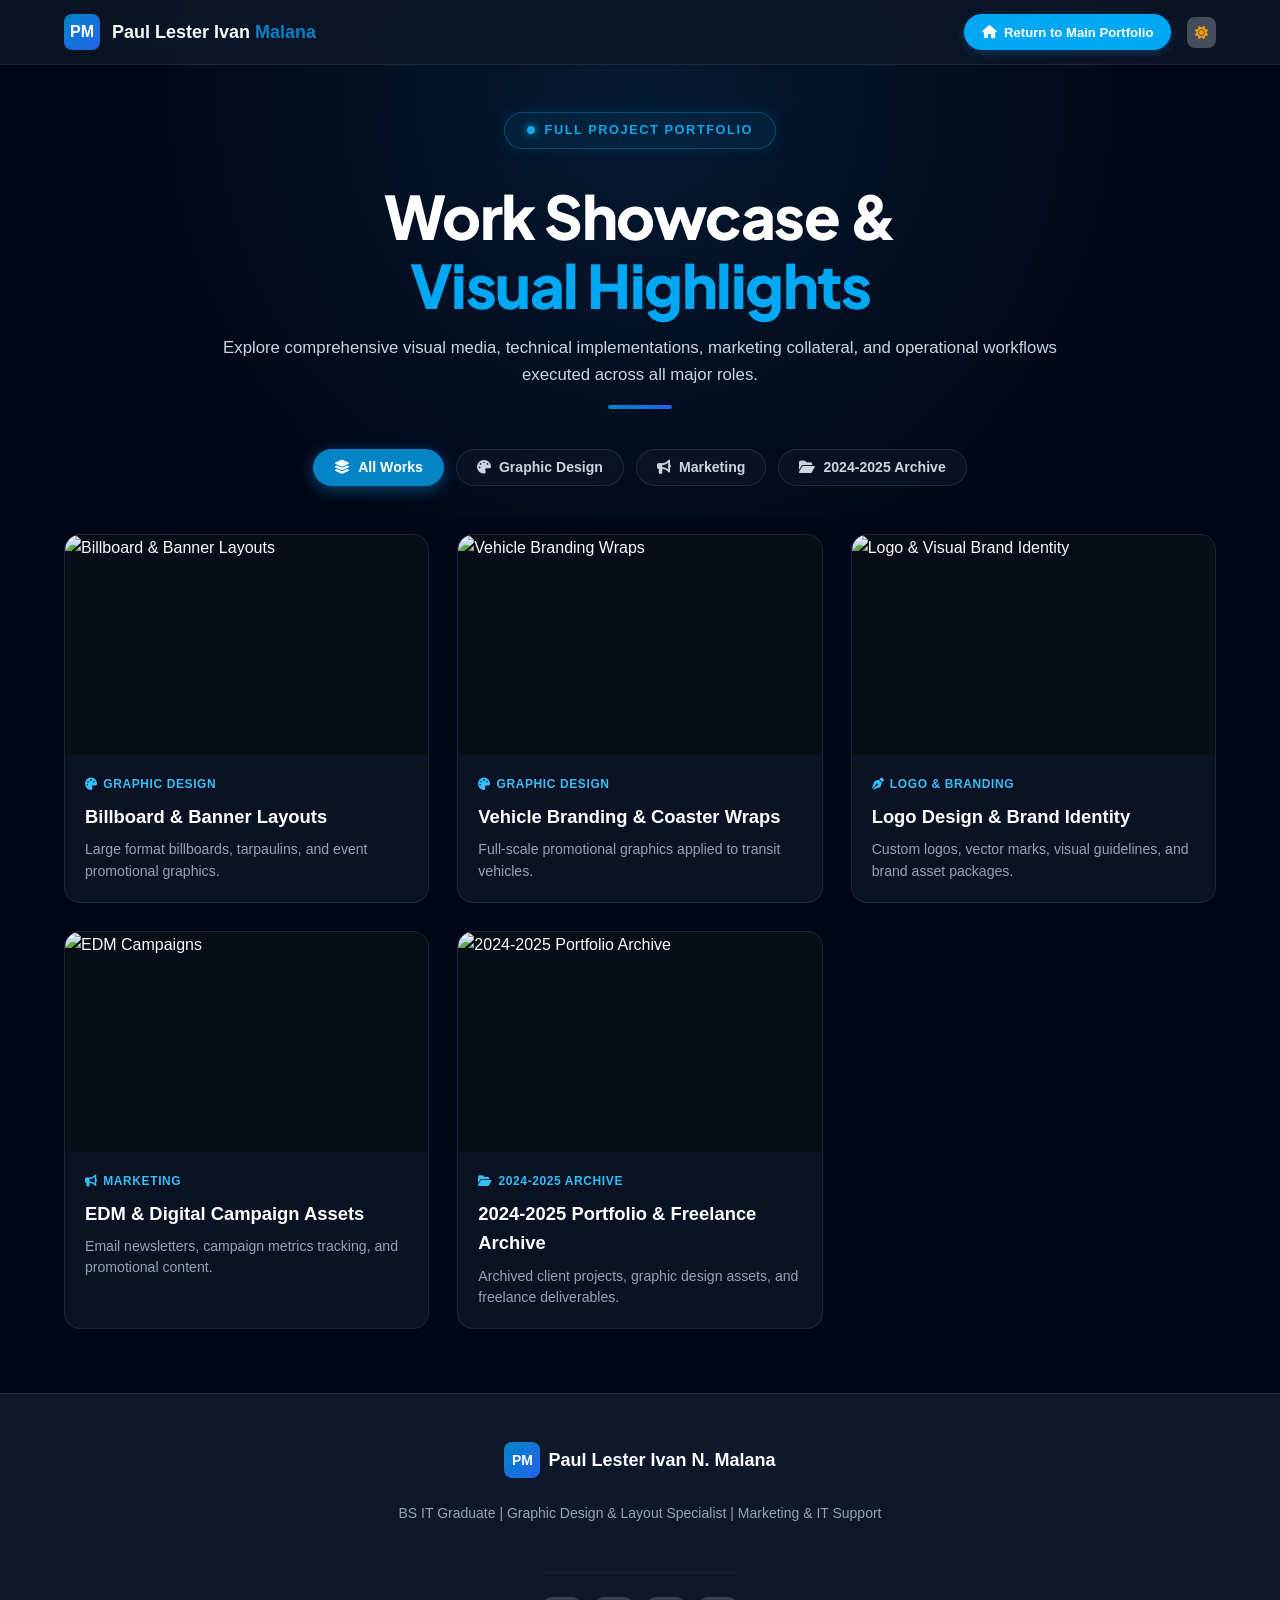
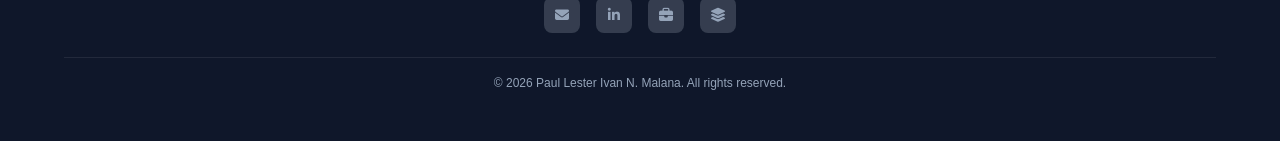
==== gallery.html @ d12003b9 "Renamed main files" ====
<!DOCTYPE html>
<html lang="en">
<head>
    <meta charset="UTF-8">
    <meta name="viewport" content="width=device-width, initial-scale=1.0">
    <title>Gallery Showcase | Paul Lester Ivan N. Malana</title>

    <!-- Google Fonts -->
    <link rel="preconnect" href="https://fonts.googleapis.com">
    <link rel="preconnect" href="https://fonts.gstatic.com" crossorigin>
    <link href="https://fonts.googleapis.com/css2?family=Plus+Jakarta+Sans:wght@300;400;500;600;700;800&family=Space+Grotesk:wght@400;500;600;700&display=swap" rel="stylesheet">

    <!-- FontAwesome Icons -->
    <link rel="stylesheet" href="https://cdnjs.cloudflare.com/ajax/libs/font-awesome/6.4.0/css/all.min.css">

    <!-- Tailwind CSS v4 Browser Compiler -->
    <script src="https://cdn.jsdelivr.net/npm/@tailwindcss/browser@4"></script>

    <!-- External CSS Files -->
    <link rel="stylesheet" href="styles.css">
    <link rel="stylesheet" href="gallery-styles.css">
</head>
<body class="dark">

    <!-- Gallery Header Navigation (Untouched) -->
    <header class="navbar" id="navbar">
        <div class="nav-container">
            <a href="index.html" class="brand-logo">
                <div class="logo-badge">PM</div>
                <span class="logo-text">
                    Paul Lester Ivan <span class="highlight-text">Malana</span>
                </span>
            </a>

            <div class="desktop-actions">
                <a href="index.html" class="btn-cyan-glow btn-sm">
                    <i class="fa-solid fa-house home-icon"></i> Return to Main Portfolio
                </a>
                <button id="themeToggle" class="icon-btn" aria-label="Toggle Theme">
                    <i class="fa-solid fa-moon icon-moon"></i>
                    <i class="fa-solid fa-sun icon-sun"></i>
                </button>
            </div>
        </div>
    </header>

    <!-- Gallery Hero Section -->
    <section class="gallery-hero">
        <div class="container">
            <div class="gallery-hero-header">
                <!-- Sub-Heading Pulsing Pill Badge -->
                <div class="sub-badge">
                    <span class="pulsing-dot"></span>
                    <span>FULL PROJECT PORTFOLIO</span>
                </div>

                <!-- Exact Styled Headline -->
                <h1 class="gallery-main-title">
                    Work Showcase & <span class="highlight-blue">Visual Highlights</span>
                </h1>
                <p class="hero-subtext">
                    Explore comprehensive visual media, technical implementations, marketing collateral, and operational workflows executed across all major roles.
                </p>
                <div class="heading-line"></div>
            </div>

            <!-- Category Filter Bar -->
            <div class="gallery-filters">
                <button class="gallery-filter-btn active" data-filter="all">
                    <i class="fa-solid fa-layer-group"></i> All Works
                </button>
                <button class="gallery-filter-btn" data-filter="graphic">
                    <i class="fa-solid fa-palette"></i> Graphic Design
                </button>
                <button class="gallery-filter-btn" data-filter="marketing">
                    <i class="fa-solid fa-bullhorn"></i> Marketing
                </button>
                <button class="gallery-filter-btn" data-filter="archive">
                    <i class="fa-solid fa-folder-open"></i> 2024-2025 Archive
                </button>
            </div>
        </div>
    </section>

    <!-- Gallery Grid Showcase -->
    <section class="section gallery-section">
        <div class="container">
            <div class="gallery-grid" id="galleryGrid">

<!-- Item 1: Graphic Design (Billboards) -->
            <div class="gallery-card" 
                 data-category="graphic" 
                 data-key="billboards"
                 data-title="Billboard & Large Format Banner Layouts" 
                 data-tag="Graphic Design & Branding"
                 data-desc="High-impact large format designs engineered for high-visibility billboards, tarpaulins, and event branding displays at King Thomas Learning Academy."
                 data-img="https://images.unsplash.com/photo-1626785774573-4b799315345d?auto=format&fit=crop&w=1200&q=80">
                <div class="gallery-card-thumb">
                    <img src="https://images.unsplash.com/photo-1626785774573-4b799315345d?auto=format&fit=crop&w=800&q=80" alt="Billboard & Banner Layouts">
                </div>
                <div class="gallery-card-content">
                    <span class="gallery-tag"><i class="fa-solid fa-palette"></i> Graphic Design</span>
                    <h3>Billboard & Banner Layouts</h3>
                    <p>Large format billboards, tarpaulins, and event promotional graphics.</p>
                </div>
            </div>

            <!-- Item 2: Graphic Design (Vehicle Branding) -->
            <div class="gallery-card" 
                 data-category="graphic"
                 data-key="vehicle"
                 data-title="Vehicle Branding & Coaster Wraps" 
                 data-tag="Vehicle Branding"
                 data-desc="Custom fleet graphics and coaster vehicle wraps designed for high brand recognition during student transit and corporate events."
                 data-img="https://images.unsplash.com/photo-1544620347-c4fd4a3d5957?auto=format&fit=crop&w=1200&q=80">
                <div class="gallery-card-thumb">
                    <img src="https://images.unsplash.com/photo-1544620347-c4fd4a3d5957?auto=format&fit=crop&w=800&q=80" alt="Vehicle Branding Wraps">
                </div>
                <div class="gallery-card-content">
                    <span class="gallery-tag"><i class="fa-solid fa-palette"></i> Graphic Design</span>
                    <h3>Vehicle Branding & Coaster Wraps</h3>
                    <p>Full-scale promotional graphics applied to transit vehicles.</p>
                </div>
            </div> 

            <!-- Item 3: Logo & Branding -->
            <div class="gallery-card" 
                 data-category="graphic"
                 data-key="logo"
                 data-title="Logo Design & Visual Brand Identity" 
                 data-tag="Logo & Branding"
                 data-desc="Complete brand identity packages including primary/secondary logos, color palettes, typography guidelines, and brand assets."
                 data-img="https://images.unsplash.com/photo-1600132806370-bf17e65e942f?auto=format&fit=crop&w=1200&q=80">
                <div class="gallery-card-thumb">
                    <img src="https://images.unsplash.com/photo-1600132806370-bf17e65e942f?auto=format&fit=crop&w=800&q=80" alt="Logo & Visual Brand Identity">
                </div>
                <div class="gallery-card-content">
                    <span class="gallery-tag"><i class="fa-solid fa-pen-nib"></i> Logo & Branding</span>
                    <h3>Logo Design & Brand Identity</h3>
                    <p>Custom logos, vector marks, visual guidelines, and brand asset packages.</p>
                </div>
            </div>

            <!-- Item 4: Marketing (EDM HTML Preview + Social Posters) -->
            <div class="gallery-card" 
                data-category="marketing"
                data-key="marketing"
                data-title="Multi-Channel EDM & Social Campaigns" 
                data-tag="Digital Marketing Strategy"
                data-desc="Targeted Electronic Direct Mail (EDM) templates, newsletter designs, and social media campaign assets driving reader engagement."
                data-img="https://images.unsplash.com/photo-1460925895917-afdab827c52f?auto=format&fit=crop&w=1200&q=80">
                <div class="gallery-card-thumb">
                    <img src="https://images.unsplash.com/photo-1460925895917-afdab827c52f?auto=format&fit=crop&w=800&q=80" alt="EDM Campaigns">
                </div>
                <div class="gallery-card-content">
                    <span class="gallery-tag"><i class="fa-solid fa-bullhorn"></i> Marketing</span>
                    <h3>EDM & Digital Campaign Assets</h3>
                    <p>Email newsletters, campaign metrics tracking, and promotional content.</p>
                </div>
            </div>

                <!-- Item 5: Archive (PDF View) -->
                <div class="gallery-card" 
                    data-category="archive"
                    data-key="archive"
                    data-title="Organization, Upwork & Fiverr Freelance Archive" 
                    data-tag="2024-2025 Archived Work"
                    data-desc="A complete repository of client deliverables completed between 2022 and 2025, covering social media kits, web banners, and UI assets."
                    data-img="https://images.unsplash.com/photo-1507238691740-187a5b1d37b8?auto=format&fit=crop&w=1200&q=80">
                    <div class="gallery-card-thumb">
                        <img src="https://images.unsplash.com/photo-1507238691740-187a5b1d37b8?auto=format&fit=crop&w=800&q=80" alt="2024-2025 Portfolio Archive">
                    </div>
                    <div class="gallery-card-content">
                        <span class="gallery-tag"><i class="fa-solid fa-folder-open"></i> 2024-2025 Archive</span>
                        <h3>2024-2025 Portfolio & Freelance Archive</h3>
                        <p>Archived client projects, graphic design assets, and freelance deliverables.</p>
                    </div>
                </div>

            </div>
        </div>
    </section>

    <!-- Column-Based Masonry Lightbox Modal -->
    <div class="lightbox-modal" id="lightboxModal" aria-hidden="true">
        <div class="lightbox-overlay" id="lightboxOverlay"></div>
        <div class="lightbox-content scroll-masonry-modal">
            <button class="lightbox-close" id="lightboxClose" aria-label="Close Preview">
                <i class="fa-solid fa-xmark"></i>
            </button>

            <div class="modal-header">
                <span class="sub-badge" id="lightboxTag">Category</span>
                <h2 id="lightboxTitle" class="gallery-main-title">Project Title</h2>
            </div>

            <!-- Natural Variable-Height Column Masonry Stage -->
            <div class="modal-masonry-stage">
                <section class="tgl-07 w-full flex items-start justify-center font-tgl07-sans px-2 py-4">
                    <div class="w-[min(920px,100%)] columns-4 gap-3.5 max-[820px]:columns-3 max-[560px]:columns-2" id="modalMasonryGrid">
                        <!-- Dynamic figures with original image ratios rendered via JS -->
                    </div>
                </section>
            </div>
        </div>
    </div>

    <!-- Footer (Untouched) -->
    <footer class="footer">
        <div class="container footer-content">
            <div class="footer-brand">
                <div class="logo-badge">PM</div>
                <span class="logo-text">Paul Lester Ivan N. Malana</span>
            </div>
            <p>BS IT Graduate | Graphic Design & Layout Specialist | Marketing & IT Support</p>
            <div class="social-links">
                <a href="mailto:paullesterivanmalana@gmail.com" aria-label="Email Me"><i class="fa-solid fa-envelope"></i></a>
                <a href="https://linkedin.com/in/paul-lester-ivan-malana-a053092b8" target="_blank" rel="noopener noreferrer" aria-label="LinkedIn Profile"><i class="fa-brands fa-linkedin-in"></i></a>
                <a href="https://profile.indeed.com" target="_blank" rel="noopener noreferrer" aria-label="Indeed Profile"><i class="fa-solid fa-briefcase"></i></a>
                <a href="#skills" aria-label="Capabilities & Skills"><i class="fa-solid fa-layer-group"></i></a>
            </div>
            <p class="copyright">&copy; <span id="year"></span> Paul Lester Ivan N. Malana. All rights reserved.</p>
        </div>
    </footer>

    <!-- Dedicated Gallery JavaScript -->
    <script src="gallery-script.js"></script>
</body>
</html>
---- styles.css ----
/* CSS Variables & Custom System */
:root {
    --bg-main: #f8fafc;
    --bg-alt: #f1f5f9;
    --bg-card: rgba(255, 255, 255, 0.75);
    --border-color: rgba(226, 232, 240, 0.8);
    --text-primary: #0f172a;
    --text-secondary: #475569;
    --text-muted: #64748b;
    --accent-sky: #0284c7;
    --accent-blue: #2563eb;
    --shadow-sm: 0 1px 2px 0 rgba(0, 0, 0, 0.05);
    --shadow-md: 0 4px 6px -1px rgba(0, 0, 0, 0.1);
    --shadow-lg: 0 10px 15px -3px rgba(0, 0, 0, 0.1);
    --transition: all 0.3s cubic-bezier(0.4, 0, 0.2, 1);
}

body.dark {
    --bg-main: #020617;
    --bg-alt: #0f172a;
    --bg-card: rgba(15, 23, 42, 0.75);
    --border-color: rgba(255, 255, 255, 0.08);
    --text-primary: #f8fafc;
    --text-secondary: #cbd5e1;
    --text-muted: #94a3b8;
}

/* Base Styles */
* {
    margin: 0;
    padding: 0;
    box-sizing: border-box;
}

html {
    scroll-behavior: smooth;
}

body {
    font-family: 'Inter', sans-serif;
    background-color: var(--bg-main);
    color: var(--text-primary);
    line-height: 1.6;
    transition: var(--transition);
}

a {
    text-decoration: none;
    color: inherit;
}

ul {
    list-style: none;
}

.container {
    max-width: 1200px;
    margin: 0 auto;
    padding: 0 1.5rem;
}

.section {
    padding: 5rem 0;
}

.alt-bg {
    background-color: var(--bg-alt);
    border-top: 1px solid var(--border-color);
    border-bottom: 1px solid var(--border-color);
}

.hidden {
    display: none !important;
}

/* Glassmorphism */
.glass-card {
    background: var(--bg-card);
    backdrop-filter: blur(12px);
    -webkit-backdrop-filter: blur(12px);
    border: 1px solid var(--border-color);
    border-radius: 1rem;
    box-shadow: var(--shadow-md);
}

/* Gradients & Text */
.gradient-text {
    background: linear-gradient(135deg, #0284c7 0%, #2563eb 50%, #4f46e5 100%);
    -webkit-background-clip: text;
    background-clip: text;
    -webkit-text-fill-color: transparent;
}

.highlight-text {
    color: var(--accent-sky);
    font-weight: 600;
}

/* Navbar */
.navbar {
    position: fixed;
    top: 0;
    left: 0;
    width: 100%;
    z-index: 100;
    background: var(--bg-card);
    backdrop-filter: blur(12px);
    border-bottom: 1px solid var(--border-color);
}

.nav-container {
    max-width: 1200px;
    margin: 0 auto;
    height: 4rem;
    padding: 0 1.5rem;
    display: flex;
    align-items: center;
    justify-content: space-between;
}

.brand-logo {
    display: flex;
    align-items: center;
    gap: 0.75rem;
}

.logo-badge {
    width: 2.25rem;
    height: 2.25rem;
    border-radius: 0.5rem;
    background: linear-gradient(135deg, #0284c7 0%, #2563eb 100%);
    color: white;
    font-weight: 800;
    display: flex;
    align-items: center;
    justify-content: center;
}

.logo-text {
    font-weight: 700;
    font-size: 1.125rem;
}

.desktop-nav {
    display: flex;
    gap: 2rem;
    font-size: 0.875rem;
    font-weight: 500;
}

.desktop-nav a:hover {
    color: var(--accent-sky);
}

.desktop-actions, .mobile-controls {
    display: flex;
    align-items: center;
    gap: 1rem;
}

.mobile-controls {
    display: none;
}

.icon-btn {
    padding: 0.5rem;
    border-radius: 0.5rem;
    background: rgba(203, 213, 225, 0.3);
    border: none;
    color: var(--text-primary);
    cursor: pointer;
}

body.dark .icon-moon { display: none; }
body:not(.dark) .icon-sun { display: none; }
body.dark .icon-sun { color: #f59e0b; }

.mobile-menu {
    border-bottom: 1px solid var(--border-color);
    background: var(--bg-card);
    padding: 1rem 1.5rem 1.5rem;
    display: flex;
    flex-direction: column;
    gap: 1rem;
}

/* Buttons */
.btn {
    display: inline-flex;
    align-items: center;
    justify-content: center;
    gap: 0.5rem;
    padding: 0.75rem 1.75rem;
    border-radius: 0.75rem;
    font-weight: 600;
    font-size: 0.875rem;
    cursor: pointer;
    transition: var(--transition);
    border: none;
}

.btn-primary {
    background: linear-gradient(135deg, #0284c7 0%, #2563eb 100%);
    color: white;
    box-shadow: 0 4px 14px 0 rgba(2, 132, 199, 0.3);
}

.btn-primary:hover {
    opacity: 0.9;
    transform: translateY(-1px);
}

.btn-secondary {
    background: var(--bg-card);
    border: 1px solid var(--border-color);
    color: var(--text-primary);
}

.btn-secondary:hover {
    border-color: var(--accent-sky);
    transform: translateY(-1px);
}

.btn-sm {
    padding: 0.5rem 1rem;
    border-radius: 0.5rem;
}

.btn-full {
    width: 100%;
}

/* Hero Section */
.hero-section {
    position: relative;
    padding: 8rem 0 5rem;
    overflow: hidden;
}

.glow-effect {
    position: absolute;
    border-radius: 50%;
    filter: blur(80px);
    pointer-events: none;
    z-index: -1;
}

.glow-1 {
    top: 20%;
    left: 50%;
    transform: translateX(-50%);
    width: 24rem;
    height: 24rem;
    background: rgba(2, 132, 199, 0.15);
}

.glow-2 {
    top: 30%;
    right: 5%;
    width: 18rem;
    height: 18rem;
    background: rgba(37, 99, 235, 0.15);
}

.hero-grid {
    display: grid;
    grid-template-columns: 1.2fr 0.8fr;
    gap: 3rem;
    align-items: center;
}

.status-badge {
    display: inline-flex;
    align-items: center;
    gap: 0.5rem;
    padding: 0.35rem 0.85rem;
    border-radius: 2rem;
    background: rgba(2, 132, 199, 0.1);
    color: var(--accent-sky);
    border: 1px solid rgba(2, 132, 199, 0.2);
    font-size: 0.85rem;
    font-weight: 600;
    margin-bottom: 1.5rem;
}

.dot-pulse {
    width: 0.5rem;
    height: 0.5rem;
    background: #10b981;
    border-radius: 50%;
}

.hero-title {
    font-size: 3rem;
    font-weight: 800;
    line-height: 1.15;
    margin-bottom: 1rem;
}

.hero-subtitle {
    font-size: 1.25rem;
    font-weight: 600;
    color: var(--text-secondary);
    margin-bottom: 1rem;
}

.hero-description {
    color: var(--text-muted);
    font-size: 1.05rem;
    margin-bottom: 2rem;
    max-width: 36rem;
}

.hero-actions {
    display: flex;
    gap: 1rem;
    margin-bottom: 2.5rem;
}

.quick-stats {
    display: grid;
    grid-template-columns: repeat(3, 1fr);
    gap: 1rem;
    padding-top: 2rem;
    border-top: 1px solid var(--border-color);
}

.stat-number {
    font-size: 1.75rem;
    font-weight: 800;
}

.stat-label {
    font-size: 0.8rem;
    color: var(--text-muted);
}

/* Profile Card */
.profile-card {
    padding: 2rem;
    text-align: center;
}

.avatar-box {
    width: 7rem;
    height: 7rem;
    margin: 0 auto 1.5rem;
    border-radius: 1rem;
    background: linear-gradient(135deg, #0284c7 0%, #2563eb 100%);
    color: white;
    font-size: 2.5rem;
    font-weight: 900;
    display: flex;
    align-items: center;
    justify-content: center;
}

.role-tag {
    font-size: 0.75rem;
    font-weight: 700;
    text-transform: uppercase;
    color: var(--accent-sky);
    margin: 0.25rem 0 0.75rem;
}

.quote {
    font-size: 0.875rem;
    color: var(--text-muted);
}

.social-links {
    display: flex;
    justify-content: center;
    gap: 1rem;
    margin-top: 1.5rem;
    padding-top: 1.5rem;
    border-top: 1px solid var(--border-color);
}

.social-links a {
    width: 2.25rem;
    height: 2.25rem;
    border-radius: 0.5rem;
    background: rgba(203, 213, 225, 0.2);
    display: flex;
    align-items: center;
    justify-content: center;
    transition: var(--transition);
}

.social-links a:hover {
    color: var(--accent-sky);
}

/* Section Titles */
.section-header {
    text-align: center;
    max-width: 45rem;
    margin: 0 auto 3.5rem;
}

.sub-heading {
    font-size: 0.75rem;
    font-weight: 700;
    text-transform: uppercase;
    letter-spacing: 0.1em;
    color: var(--accent-sky);
    margin-bottom: 0.5rem;
}

.main-heading {
    font-size: 2.25rem;
    font-weight: 800;
}

.heading-line {
    width: 4rem;
    height: 0.25rem;
    background: linear-gradient(135deg, #0284c7 0%, #2563eb 100%);
    margin: 1rem auto 0;
    border-radius: 1rem;
}

/* About Section */
.about-grid {
    display: grid;
    grid-template-columns: 1fr 1fr;
    gap: 2.5rem;
    align-items: center;
}

.about-bio {
    display: flex;
    flex-direction: column;
    gap: 1rem;
    color: var(--text-secondary);
}

.cards-grid {
    display: grid;
    grid-template-columns: repeat(2, 1fr);
    gap: 1rem;
}

.feature-card {
    padding: 1.25rem;
}

.card-icon {
    width: 2.5rem;
    height: 2.5rem;
    border-radius: 0.5rem;
    background: rgba(2, 132, 199, 0.1);
    color: var(--accent-sky);
    display: flex;
    align-items: center;
    justify-content: center;
    font-size: 1.25rem;
    margin-bottom: 0.75rem;
}

.feature-card h4 {
    margin-bottom: 0.25rem;
}

.feature-card p {
    font-size: 0.75rem;
    color: var(--text-muted);
}

/* Skills Grid */
.skills-grid {
    display: grid;
    grid-template-columns: repeat(3, 1fr);
    gap: 2rem;
}

.skill-card {
    padding: 2rem;
}

.skill-icon {
    width: 3rem;
    height: 3rem;
    border-radius: 0.75rem;
    background: linear-gradient(135deg, #0284c7 0%, #2563eb 100%);
    color: white;
    display: flex;
    align-items: center;
    justify-content: center;
    font-size: 1.25rem;
    margin-bottom: 1.5rem;
}

.skill-card h3 {
    margin-bottom: 0.75rem;
}

.skill-card p {
    font-size: 0.875rem;
    color: var(--text-muted);
    margin-bottom: 1.5rem;
}

.tag-group {
    display: flex;
    flex-wrap: wrap;
    gap: 0.5rem;
}

.tag {
    font-size: 0.75rem;
    font-weight: 600;
    padding: 0.35rem 0.75rem;
    border-radius: 0.5rem;
    background: rgba(2, 132, 199, 0.1);
    color: var(--accent-sky);
    border: 1px solid rgba(2, 132, 199, 0.2);
}

.tag-sm {
    font-size: 0.7rem;
    padding: 0.25rem 0.5rem;
    border-radius: 0.35rem;
    background: rgba(203, 213, 225, 0.2);
    color: var(--text-secondary);
}

/* Timeline Experience */
.timeline {
    max-width: 52rem;
    margin: 0 auto;
    border-left: 2px solid rgba(2, 132, 199, 0.3);
    padding-left: 2rem;
    display: flex;
    flex-direction: column;
    gap: 3rem;
}

.timeline-item {
    position: relative;
}

.timeline-dot {
    position: absolute;
    left: -2.6rem;
    top: 0.25rem;
    width: 1.25rem;
    height: 1.25rem;
    border-radius: 50%;
    background: var(--accent-sky);
    border: 4px solid var(--bg-main);
}

.timeline-card {
    padding: 2rem;
}

.timeline-header {
    display: flex;
    justify-content: space-between;
    align-items: flex-start;
    margin-bottom: 1rem;
}

.company-name {
    font-size: 0.875rem;
    font-weight: 600;
    color: var(--accent-sky);
}

.time-badge {
    font-size: 0.75rem;
    padding: 0.25rem 0.75rem;
    border-radius: 1rem;
    background: rgba(203, 213, 225, 0.3);
}

.bullet-list {
    display: flex;
    flex-direction: column;
    gap: 0.75rem;
    font-size: 0.875rem;
    color: var(--text-secondary);
}

.bullet-list li {
    display: flex;
    align-items: flex-start;
    gap: 0.5rem;
}

.bullet-list i {
    color: var(--accent-sky);
    margin-top: 0.2rem;
}

/* Projects Section */
.filter-controls {
    display: flex;
    justify-content: center;
    flex-wrap: wrap;
    gap: 0.5rem;
    margin-bottom: 3rem;
}

.filter-btn {
    padding: 0.5rem 1rem;
    border-radius: 0.75rem;
    font-size: 0.875rem;
    font-weight: 500;
    background: rgba(203, 213, 225, 0.3);
    border: none;
    color: var(--text-primary);
    cursor: pointer;
    transition: var(--transition);
}

.filter-btn.active {
    background: var(--accent-sky);
    color: white;
}

.projects-grid {
    display: grid;
    grid-template-columns: repeat(3, 1fr);
    gap: 2rem;
}

.project-card {
    overflow: hidden;
    display: flex;
    flex-direction: column;
}

.project-banner {
    height: 12rem;
    padding: 1.5rem;
    color: white;
    position: relative;
    display: flex;
    flex-direction: column;
    justify-content: space-between;
}

.gradient-marketing { background: linear-gradient(135deg, #0284c7 0%, #10b981 100%); }
.gradient-systems { background: linear-gradient(135deg, #4f46e5 0%, #0284c7 100%); }
.gradient-ops { background: linear-gradient(135deg, #0284c7 0%, #2563eb 100%); }

.banner-icon {
    position: absolute;
    bottom: -1rem;
    right: -1rem;
    font-size: 6rem;
    opacity: 0.2;
}

.category-tag {
    font-size: 0.75rem;
    font-weight: 600;
    padding: 0.25rem 0.5rem;
    border-radius: 0.35rem;
    background: rgba(255, 255, 255, 0.2);
    width: fit-content;
}

.project-body {
    padding: 1.5rem;
    display: flex;
    flex-direction: column;
    justify-content: space-between;
    flex-grow: 1;
    gap: 1rem;
    font-size: 0.875rem;
    color: var(--text-secondary);
}

/* Contact Grid */
.contact-grid {
    display: grid;
    grid-template-columns: 5fr 7fr;
    gap: 3rem;
}

.contact-info {
    display: flex;
    flex-direction: column;
    gap: 1.5rem;
}

.contact-card {
    padding: 2rem;
}

.contact-card h3 {
    margin-bottom: 1.5rem;
}

.info-list {
    display: flex;
    flex-direction: column;
    gap: 1.5rem;
}

.info-item {
    display: flex;
    gap: 1rem;
}

.info-icon {
    width: 3rem;
    height: 3rem;
    border-radius: 0.75rem;
    background: rgba(2, 132, 199, 0.1);
    color: var(--accent-sky);
    display: flex;
    align-items: center;
    justify-content: center;
    font-size: 1.25rem;
}

.info-item .label {
    font-size: 0.75rem;
    font-weight: 700;
    text-transform: uppercase;
    color: var(--text-muted);
}

.info-item .val {
    font-weight: 600;
}

.info-item .link:hover {
    color: var(--accent-sky);
}

.status-card {
    padding: 1.5rem;
    border-color: rgba(2, 132, 199, 0.3);
}

.status-indicator {
    display: flex;
    align-items: center;
    gap: 0.5rem;
    font-weight: 600;
    font-size: 0.875rem;
    margin-bottom: 0.5rem;
}

.ping-dot {
    width: 0.75rem;
    height: 0.75rem;
    background: var(--accent-sky);
    border-radius: 50%;
}

.status-card p {
    font-size: 0.8rem;
    color: var(--text-muted);
}

/* Form Styling */
.form-row {
    display: grid;
    grid-template-columns: 1fr 1fr;
    gap: 1rem;
}

.form-group {
    margin-bottom: 1.25rem;
}

.form-group label {
    display: block;
    font-size: 0.75rem;
    font-weight: 700;
    text-transform: uppercase;
    color: var(--text-muted);
    margin-bottom: 0.35rem;
}

.form-group input,
.form-group textarea {
    width: 100%;
    padding: 0.75rem 1rem;
    border-radius: 0.75rem;
    border: 1px solid var(--border-color);
    background: var(--bg-main);
    color: var(--text-primary);
    font-family: inherit;
    font-size: 0.875rem;
    outline: none;
    transition: var(--transition);
}

.form-group input:focus,
.form-group textarea:focus {
    border-color: var(--accent-sky);
}

.form-feedback {
    margin-top: 1rem;
    padding: 1rem;
    border-radius: 0.75rem;
    font-size: 0.875rem;
    background: rgba(16, 185, 129, 0.1);
    color: #10b981;
    border: 1px solid rgba(16, 185, 129, 0.2);
}

/* Footer */
.footer {
    padding: 3rem 0;
    border-top: 1px solid var(--border-color);
    text-align: center;
    background: var(--bg-alt);
}

.footer-content {
    display: flex;
    flex-direction: column;
    align-items: center;
    gap: 1.5rem;
    font-size: 0.875rem;
    color: var(--text-muted);
}

.footer-brand {
    display: flex;
    align-items: center;
    gap: 0.5rem;
    color: var(--text-primary);
}

.copyright {
    font-size: 0.75rem;
    padding-top: 1rem;
    border-top: 1px solid var(--border-color);
    width: 100%;
}

/* Animations */
.animate-spin {
    animation: spin 1s linear infinite;
}

@keyframes spin {
    from { transform: rotate(0deg); }
    to { transform: rotate(360deg); }
}

/* Responsive Queries */
@media (max-width: 992px) {
    .desktop-nav, .desktop-actions { display: none; }
    .mobile-controls { display: flex; }
    .hero-grid, .about-grid, .contact-grid { grid-template-columns: 1fr; }
    .skills-grid, .projects-grid { grid-template-columns: 1fr 1fr; }
}

@media (max-width: 640px) {
    .skills-grid, .projects-grid, .cards-grid, .form-row { grid-template-columns: 1fr; }
    .hero-title { font-size: 2.25rem; }
    .timeline { padding-left: 1.5rem; }
    .timeline-dot { left: -2.1rem; }
}

/* Skills Carousel Styles */
.carousel-wrapper {
    position: relative;
    display: flex;
    align-items: center;
    width: 100%;
}

.carousel-track {
    display: flex;
    gap: 1.5rem;
    overflow-x: auto;
    scroll-behavior: smooth;
    padding: 1rem 0.5rem;
    width: 100%;
    scrollbar-width: none; /* Hide scrollbar for Firefox */
}

.carousel-track::-webkit-scrollbar {
    display: none; /* Hide scrollbar for Chrome / Safari */
}

.carousel-slide {
    flex: 0 0 calc(33.333% - 1rem); /* 3 cards visible on desktop */
    min-width: 300px;
}

/* Carousel Control Buttons */
.carousel-btn {
    position: absolute;
    top: 50%;
    transform: translateY(-50%);
    width: 2.75rem;
    height: 2.75rem;
    border-radius: 50%;
    background: var(--bg-card);
    border: 1px solid var(--border-color);
    color: var(--text-primary);
    display: flex;
    align-items: center;
    justify-content: center;
    cursor: pointer;
    box-shadow: var(--shadow-md);
    transition: var(--transition);
    z-index: 10;
}

/* 3D Cylinder Carousel System */
.cylinder-carousel-container {
    position: relative;
    width: 100%;
    max-width: 1100px;
    margin: 0 auto;
    display: flex;
    align-items: center;
    justify-content: center;
}

.cylinder-stage {
    width: 100%;
    height: 480px;
    perspective: 1000px;
    position: relative;
    overflow: hidden;
}

.cylinder-track {
    width: 100%;
    height: 100%;
    position: relative;
    transform-style: preserve-3d;
}

.cylinder-card {
    position: absolute;
    width: 380px;
    top: 20px;
    left: calc(50% - 190px);
    transition: transform 0.5s cubic-bezier(0.25, 1, 0.5, 1), opacity 0.5s ease, z-index 0.5s;
    user-select: none;
    box-shadow: 0 15px 35px rgba(0, 0, 0, 0.15);
}

/* 3D Cylinder State Positions */
.cylinder-card.active {
    transform: translateX(0) scale(1.05) translateZ(0);
    opacity: 1;
    z-index: 10;
    pointer-events: auto;
}

.cylinder-card.next {
    transform: translateX(260px) scale(0.82) translateZ(-120px) rotateY(-15deg);
    opacity: 0.65;
    z-index: 5;
    cursor: pointer;
}

.cylinder-card.prev {
    transform: translateX(-260px) scale(0.82) translateZ(-120px) rotateY(15deg);
    opacity: 0.65;
    z-index: 5;
    cursor: pointer;
}

.cylinder-card.hidden-right {
    transform: translateX(450px) scale(0.6) translateZ(-250px) rotateY(-30deg);
    opacity: 0;
    z-index: 1;
    pointer-events: none;
}

.cylinder-card.hidden-left {
    transform: translateX(-450px) scale(0.6) translateZ(-250px) rotateY(30deg);
    opacity: 0;
    z-index: 1;
    pointer-events: none;
}

/* Navigation Buttons OVER Stage */
.cylinder-carousel-container .prev-btn {
    left: 0.5rem;
    z-index: 20;
}

.cylinder-carousel-container .next-btn {
    right: 0.5rem;
    z-index: 20;
}

/* Responsive adjustments */
@media (max-width: 768px) {
    .cylinder-card {
        width: 300px;
        left: calc(50% - 150px);
    }
    .cylinder-card.next {
        transform: translateX(140px) scale(0.8) translateZ(-100px);
        opacity: 0.4;
    }
    .cylinder-card.prev {
        transform: translateX(-140px) scale(0.8) translateZ(-100px);
        opacity: 0.4;
    }
    .cylinder-stage {
        height: 520px;
    }

    /* --- High-Visibility Experience Timeline Styles --- */

/* Base Timeline Item Setup */
.timeline-item {
    opacity: 0;
    transform: translateY(40px) scale(0.96);
    transition: all 0.6s cubic-bezier(0.16, 1, 0.3, 1);
    will-change: opacity, transform;
}

/* Highly Noticeable Reveal State */
.timeline-item.visible {
    opacity: 1;
    transform: translateY(0) scale(1);
}

/* Glowing Pulse Nodes */
.timeline-dot {
    width: 16px;
    height: 16px;
    background: #0ea5e9;
    border: 3px solid var(--bg-card, #ffffff);
    border-radius: 50%;
    transition: all 0.4s ease;
}

.timeline-item.visible .timeline-dot {
    box-shadow: 0 0 0 6px rgba(14, 165, 233, 0.25), 0 0 15px #0ea5e9;
    animation: neonPulse 2s infinite alternate;
}

@keyframes neonPulse {
    0% {
        box-shadow: 0 0 0 4px rgba(14, 165, 233, 0.3), 0 0 8px #0ea5e9;
    }
    100% {
        box-shadow: 0 0 0 10px rgba(14, 165, 233, 0), 0 0 20px #0ea5e9;
    }
}

/* Bold Card Accent Bar & Highlighting */
.timeline-card {
    border-left: 4px solid #0ea5e9 !important;
    position: relative;
    overflow: hidden;
    transition: transform 0.35s ease, box-shadow 0.35s ease, border-color 0.35s ease;
}

.timeline-card:hover {
    transform: translateX(8px) translateY(-4px);
    box-shadow: 0 12px 30px rgba(14, 165, 233, 0.2);
    border-left-color: #38bdf8 !important;
}

/* Vibrant Checkmark List Items */
.bullet-list li i {
    color: #0ea5e9;
    margin-right: 8px;
    transition: transform 0.3s ease;
}

.timeline-card:hover .bullet-list li i {
    transform: scale(1.2);
}

/* Distinct Time Badge */
.time-badge {
    background: rgba(14, 165, 233, 0.12);
    color: #0284c7;
    border: 1px solid rgba(14, 165, 233, 0.3);
    padding: 4px 12px;
    border-radius: 20px;
    font-weight: 600;
    font-size: 0.85rem;
}

body.dark .time-badge {
    background: rgba(14, 165, 233, 0.2);
    color: #38bdf8;
    border-color: rgba(56, 189, 248, 0.4);
}

a.project-link {
    text-decoration: none;
    color: inherit;
    display: block;
}

}
---- gallery-styles.css ----
/* ==========================================================================
   GALLERY PAGE SPECIFIC STYLES
   ========================================================================== */

.gallery-hero {
    padding: 7rem 0 2rem;
    background: radial-gradient(circle at 50% 20%, rgba(14, 165, 233, 0.12), transparent 70%);
}

.gallery-hero-header {
    text-align: center;
    max-width: 850px;
    margin: 0 auto 2.5rem;
}

/* Sub-Heading Pulsing Pill Badge */
.sub-badge {
    display: inline-flex;
    align-items: center;
    gap: 0.6rem;
    padding: 0.45rem 1.35rem;
    border-radius: 50px;
    background: rgba(14, 165, 233, 0.08);
    border: 1px solid rgba(14, 165, 233, 0.35);
    color: #0ea5e9;
    font-size: 0.8rem;
    font-weight: 800;
    letter-spacing: 0.12em;
    text-transform: uppercase;
    margin-bottom: 1.25rem;
    box-shadow: 0 0 15px rgba(14, 165, 233, 0.15);
}

.pulsing-dot {
    width: 8px;
    height: 8px;
    background-color: #0ea5e9;
    border-radius: 50%;
    box-shadow: 0 0 10px #0ea5e9;
    animation: dotPulse 1.8s infinite ease-in-out;
}

@keyframes dotPulse {
    0% {
        transform: scale(0.9);
        box-shadow: 0 0 0 0 rgba(14, 165, 233, 0.7);
    }
    70% {
        transform: scale(1.15);
        box-shadow: 0 0 0 8px rgba(14, 165, 233, 0);
    }
    100% {
        transform: scale(0.9);
        box-shadow: 0 0 0 0 rgba(14, 165, 233, 0);
    }
}

.highlight-cyan {
    color: #0ea5e9;
}

.hero-subtext {
    color: var(--text-secondary, #94a3b8);
    font-size: 1.05rem;
    line-height: 1.6;
    margin-top: 0.75rem;
}

/* Category Filter Bar */
.gallery-filters {
    display: flex;
    flex-wrap: wrap;
    justify-content: center;
    gap: 0.75rem;
    margin-top: 1.5rem;
}

.gallery-filter-btn {
    background: rgba(15, 23, 42, 0.6);
    border: 1px solid rgba(255, 255, 255, 0.1);
    color: var(--text-secondary, #94a3b8);
    padding: 0.6rem 1.25rem;
    border-radius: 50px;
    font-size: 0.88rem;
    font-weight: 600;
    cursor: pointer;
    display: inline-flex;
    align-items: center;
    gap: 0.5rem;
    transition: all 0.3s ease;
}

body:not(.dark) .gallery-filter-btn {
    background: rgba(255, 255, 255, 0.8);
    border-color: #e2e8f0;
    color: #475569;
}

.gallery-filter-btn:hover {
    color: #ffffff;
    border-color: var(--accent-sky, #0ea5e9);
    transform: translateY(-2px);
}

.gallery-filter-btn.active {
    background: var(--accent-sky, #0ea5e9) !important;
    color: #ffffff !important;
    border-color: var(--accent-sky, #0ea5e9) !important;
    box-shadow: 0 4px 15px rgba(14, 165, 233, 0.4);
}

/* Gallery Grid Layout */
.gallery-section {
    padding-top: 1rem;
    padding-bottom: 4rem;
}

.gallery-grid {
    display: grid;
    grid-template-columns: repeat(auto-fill, minmax(320px, 1fr));
    gap: 1.75rem;
}

.gallery-card {
    background: rgba(15, 23, 42, 0.75);
    border: 1px solid rgba(255, 255, 255, 0.08);
    border-radius: 16px;
    overflow: hidden;
    cursor: pointer;
    transition: transform 0.4s cubic-bezier(0.16, 1, 0.3, 1), box-shadow 0.4s ease, border-color 0.4s ease;
    display: flex;
    flex-direction: column;
}

body:not(.dark) .gallery-card {
    background: #ffffff;
    border-color: #e2e8f0;
    box-shadow: 0 10px 25px rgba(0, 0, 0, 0.05);
}

.gallery-card:hover {
    transform: translateY(-8px);
    border-color: rgba(14, 165, 233, 0.5);
    box-shadow: 0 20px 35px rgba(14, 165, 233, 0.2);
}

.gallery-card-thumb {
    position: relative;
    width: 100%;
    height: 220px;
    overflow: hidden;
    background: #090d16;
}

.gallery-card-thumb img {
    width: 100%;
    height: 100%;
    object-fit: cover;
    transition: transform 0.5s ease;
}

.gallery-card:hover .gallery-card-thumb img {
    transform: scale(1.08);
}

.gallery-card-overlay {
    position: absolute;
    inset: 0;
    background: rgba(14, 165, 233, 0.3);
    opacity: 0;
    display: flex;
    align-items: center;
    justify-content: center;
    transition: opacity 0.3s ease;
    backdrop-filter: blur(2px);
}

.gallery-card:hover .gallery-card-overlay {
    opacity: 1;
}

.overlay-icon {
    width: 3rem;
    height: 3rem;
    background: #0ea5e9;
    color: #ffffff;
    border-radius: 50%;
    display: flex;
    align-items: center;
    justify-content: center;
    font-size: 1.1rem;
    box-shadow: 0 5px 15px rgba(0, 0, 0, 0.3);
    transform: scale(0.8);
    transition: transform 0.3s ease;
}

.gallery-card:hover .overlay-icon {
    transform: scale(1);
}

.gallery-card-content {
    padding: 1.25rem;
    display: flex;
    flex-direction: column;
    flex-grow: 1;
}

.gallery-tag {
    font-size: 0.75rem;
    font-weight: 700;
    color: #38bdf8;
    text-transform: uppercase;
    letter-spacing: 0.05em;
    margin-bottom: 0.5rem;
    display: inline-flex;
    align-items: center;
    gap: 0.35rem;
}

.gallery-card-content h3 {
    font-size: 1.15rem;
    font-weight: 700;
    color: #ffffff;
    margin-bottom: 0.5rem;
}

body:not(.dark) .gallery-card-content h3 {
    color: #0f172a;
}

.gallery-card-content p {
    font-size: 0.88rem;
    color: #94a3b8;
    line-height: 1.5;
    margin: 0;
}

/* Vibrant Cyan Return Button */
.return-portfolio-wrapper {
    display: flex;
    justify-content: center;
    align-items: center;
    padding: 3.5rem 0 1rem;
}

/* --- Refined & Subdued Navbar Return Button --- */
.btn-cyan-glow.btn-sm {
    background: #00a8f3;
    color: #ffffff !important;
    font-size: 0.82rem; /* Slightly smaller, crisp typography */
    font-weight: 700;
    padding: 0.45rem 1.1rem; /* Compact padding matching reference bar */
    border-radius: 50px;
    text-decoration: none;
    display: inline-flex;
    align-items: center;
    gap: 0.45rem;
    box-shadow: 0 3px 10px rgba(0, 168, 243, 0.25); /* Soft, subtle shadow instead of intense glow */
    transition: background-color 0.25s ease, 
                box-shadow 0.25s ease, 
                transform 0.25s ease;
}

/* Subtle Hover Effect (Clean & Controlled) */
.btn-cyan-glow.btn-sm:hover {
    background: #0096dc;
    transform: translateY(-1px); /* Gentle 1px lift */
    box-shadow: 0 5px 14px rgba(0, 168, 243, 0.4); /* Refined, non-distracting hover glow */
}

/* Home Icon (Calmed Down Movement) */
.btn-cyan-glow.btn-sm .home-icon {
    font-size: 0.82rem;
    transition: transform 0.25s ease;
}

.btn-cyan-glow.btn-sm:hover .home-icon {
    transform: scale(1.08); /* Minimal icon scaling without popping or shaking */
}

/* Modal Lightbox Popup */
.lightbox-modal {
    position: fixed;
    inset: 0;
    z-index: 1000;
    display: flex;
    align-items: center;
    justify-content: center;
    padding: 1.5rem;
    opacity: 0;
    pointer-events: none;
    transition: opacity 0.3s ease;
}

.lightbox-modal.active {
    opacity: 1;
    pointer-events: auto;
}

.lightbox-overlay {
    position: absolute;
    inset: 0;
    background: rgba(10, 15, 30, 0.88);
    backdrop-filter: blur(10px);
}

.lightbox-content {
    position: relative;
    z-index: 1010;
    background: #0f172a;
    border: 1px solid rgba(255, 255, 255, 0.15);
    border-radius: 20px;
    max-width: 850px;
    width: 100%;
    overflow: hidden;
    box-shadow: 0 25px 50px rgba(0, 0, 0, 0.5);
    transform: scale(0.9);
    transition: transform 0.3s ease;
}

.lightbox-modal.active .lightbox-content {
    transform: scale(1);
}

.lightbox-close {
    position: absolute;
    top: 1rem;
    right: 1rem;
    z-index: 1020;
    width: 2.5rem;
    height: 2.5rem;
    border-radius: 50%;
    background: rgba(0, 0, 0, 0.6);
    border: 1px solid rgba(255, 255, 255, 0.2);
    color: #ffffff;
    font-size: 1.1rem;
    cursor: pointer;
    display: flex;
    align-items: center;
    justify-content: center;
    transition: all 0.3s ease;
}

.lightbox-close:hover {
    background: #0ea5e9;
    border-color: #0ea5e9;
    transform: rotate(90deg);
}

.lightbox-media {
    width: 100%;
    max-height: 460px;
    overflow: hidden;
    background: #020617;
}

.lightbox-media img {
    width: 100%;
    height: 100%;
    max-height: 460px;
    object-fit: contain;
    display: block;
}

.lightbox-details {
    padding: 1.5rem 2rem 2rem;
}

.lightbox-details h2 {
    font-size: 1.5rem;
    font-weight: 800;
    color: #ffffff;
    margin: 0.5rem 0;
}

.lightbox-details p {
    color: #94a3b8;
    line-height: 1.6;
    font-size: 0.95rem;
    margin: 0;
}

@media (max-width: 768px) {
    .gallery-grid {
        grid-template-columns: 1fr;
    }
    .lightbox-details {
        padding: 1.25rem;
    }
    .lightbox-details h2 {
        font-size: 1.25rem;
    }
}

/* --- Exact Reference Replica for Gallery Headline --- */
.gallery-main-title {
    font-family: 'Plus Jakarta Sans', system-ui, -apple-system, sans-serif;
    font-size: 3.75rem;
    font-weight: 1000; /* Extra bold text matching screenshot */
    line-height: 1.15;
    letter-spacing: -0.025em;
    color: #ffffff;
    text-align: center;
    max-width: 650px; /* Forces "Visual Highlights" cleanly onto line 2 */
    margin: 0.75rem auto 1rem;
}

/* Bright Cyan Blue Highlight */
.gallery-main-title .highlight-blue {
    color: #00a8f3;
    display: inline-block;
}

/* Mobile Responsiveness */
@media (max-width: 768px) {
    .gallery-main-title {
        font-size: 2rem;
        max-width: 100%;
    }
}

/* ==========================================================================
   LIGHT MODE CONTRAST & VISIBILITY FIXES
   ========================================================================== */

/* 1. Main Titles & Hero Headlines */
body:not(.dark) .gallery-main-title,
body:not(.dark) .gallery-card-content h3,
body:not(.dark) .lightbox-details h2 {
    color: #0f172a !important; /* High contrast dark navy for light mode */
}

/* 2. Subtexts, Paragraphs & Card Descriptions */
body:not(.dark) .hero-subtext,
body:not(.dark) .gallery-card-content p,
body:not(.dark) .lightbox-details p {
    color: #475569 !important; /* Slate gray for crisp readability */
}

/* 3. Sub-Heading Pill Badge ("FULL PROJECT PORTFOLIO") */
body:not(.dark) .sub-badge {
    background: rgba(14, 165, 233, 0.12);
    border-color: rgba(14, 165, 233, 0.4);
    color: #0284c7;
}

/* 4. Navbar Text & Subtext */
body:not(.dark) .navbar {
    background: #ffffff;
    border-bottom-color: #e2e8f0;
}

body:not(.dark) .brand-text-group .logo-text {
    color: #0f172a;
}

body:not(.dark) .brand-text-group .logo-subtext {
    color: #64748b;
}

/* 5. Theme Toggle Button in Light Mode */
body:not(.dark) .icon-btn-dark {
    background: #f1f5f9;
    border-color: #cbd5e1;
    color: #475569;
}

body:not(.dark) .icon-btn-dark:hover {
    background: #e2e8f0;
    color: #0f172a;
}

/* 6. Lightbox Modal Background & Text */
body:not(.dark) .lightbox-content {
    background: #ffffff;
    border-color: #e2e8f0;
}

body:not(.dark) .lightbox-overlay {
    background: rgba(15, 23, 42, 0.7);
}

/* ==========================================================================
   1. RESIZED & SCROLLABLE LIGHTBOX MODAL (PREVENTS OVERSIZED POPUP)
   ========================================================================== */

.lightbox-content {
    position: relative;
    z-index: 1010;
    background: #0f172a;
    border: 1px solid rgba(255, 255, 255, 0.15);
    border-radius: 16px;
    max-width: 620px; /* Reduced from 850px for a comfortable, balanced fit */
    max-height: 85vh; /* Restricts maximum modal height to 85% of screen height */
    width: 90%;
    overflow-y: auto; /* Adds smooth internal scrolling if content/description is long */
    box-shadow: 0 20px 45px rgba(0, 0, 0, 0.6);
    transform: scale(0.92);
    transition: transform 0.3s cubic-bezier(0.16, 1, 0.3, 1);
}

.lightbox-modal.active .lightbox-content {
    transform: scale(1);
}

.lightbox-media {
    width: 100%;
    max-height: 320px; /* Constrains image height so it stays crisp and compact */
    overflow: hidden;
    background: #020617;
}

.lightbox-media img {
    width: 100%;
    height: 100%;
    max-height: 320px;
    object-fit: contain;
    display: block;
}

.lightbox-details {
    padding: 1.25rem 1.5rem 1.5rem;
}

.lightbox-details h2 {
    font-size: 1.25rem;
    font-weight: 800;
    color: #ffffff;
    margin: 0.4rem 0;
}

.lightbox-details p {
    color: #94a3b8;
    line-height: 1.55;
    font-size: 0.9rem;
    margin: 0;
}


/* ==========================================================================
   2. SPREAD-OUT GAME CARD DECK ANIMATION & LAYOUT
   ========================================================================== */

.deck-controls {
    display: flex;
    justify-content: center;
    gap: 0.75rem;
    margin-bottom: 2rem;
}

.deck-btn {
    background: rgba(15, 23, 42, 0.7);
    border: 1px solid rgba(255, 255, 255, 0.1);
    color: #94a3b8;
    padding: 0.55rem 1.2rem;
    border-radius: 50px;
    font-size: 0.85rem;
    font-weight: 700;
    cursor: pointer;
    display: inline-flex;
    align-items: center;
    gap: 0.5rem;
    transition: all 0.3s ease;
}

.deck-btn.active, .deck-btn:hover {
    background: #00a8f3;
    color: #ffffff;
    border-color: #00a8f3;
    box-shadow: 0 4px 15px rgba(0, 168, 243, 0.35);
}

/* Card Deck Mode Container */
.gallery-grid.deck-mode {
    display: flex;
    justify-content: center;
    align-items: center;
    min-height: 440px;
    padding: 2rem 0;
    overflow-x: auto; /* Allows smooth horizontal scrolling if many cards exist */
    perspective: 1200px;
    scrollbar-width: thin;
    scrollbar-color: #00a8f3 rgba(15, 23, 42, 0.5);
}

/* Spread-out Game Card Animation */
.gallery-grid.deck-mode .gallery-card {
    min-width: 280px;
    max-width: 300px;
    margin-left: -90px; /* Overlaps cards into a hand deck stack */
    transition: transform 0.5s cubic-bezier(0.34, 1.56, 0.64, 1), 
                box-shadow 0.4s ease, 
                z-index 0.3s ease;
    transform-origin: bottom center;
    box-shadow: -8px 10px 25px rgba(0, 0, 0, 0.45);
}

.gallery-grid.deck-mode .gallery-card:first-child {
    margin-left: 0;
}

/* Fan Out Rotation Angles (Ordered like playing cards) */
.gallery-grid.deck-mode .gallery-card:nth-child(1) { transform: rotate(-10deg) translateY(15px); }
.gallery-grid.deck-mode .gallery-card:nth-child(2) { transform: rotate(-5deg) translateY(5px); }
.gallery-grid.deck-mode .gallery-card:nth-child(3) { transform: rotate(0deg) translateY(0); }
.gallery-grid.deck-mode .gallery-card:nth-child(4) { transform: rotate(5deg) translateY(5px); }
.gallery-grid.deck-mode .gallery-card:nth-child(5) { transform: rotate(10deg) translateY(15px); }

/* Hover Spread & Elevate Card from Hand Deck */
.gallery-grid.deck-mode .gallery-card:hover {
    transform: rotate(0deg) translateY(-35px) scale(1.08) !important;
    z-index: 100 !important;
    border-color: #00a8f3;
    box-shadow: 0 20px 40px rgba(0, 168, 243, 0.45);
}

/* ==========================================================================
   SCROLL-DRIVEN MASONRY ANIMATED LIGHTBOX (ADAM ARGYLE EFFECT)
   ========================================================================== */

/* Modal Container Sizing */
.lightbox-content.scroll-masonry-modal {
    max-width: 950px !important;
    width: 92%;
    max-height: 88vh;
    padding: 2rem 1.5rem 1.5rem;
    background: #090e17 !important;
    border: 1px solid rgba(0, 168, 243, 0.3) !important;
    border-radius: 24px !important;
    box-shadow: 0 25px 60px rgba(0, 0, 0, 0.8), 0 0 30px rgba(0, 168, 243, 0.15);
    display: flex;
    flex-direction: column;
    overflow: hidden;
}

.modal-header {
    text-align: center;
    margin-bottom: 1.25rem;
    padding-bottom: 1rem;
    border-bottom: 1px solid rgba(255, 255, 255, 0.08);
}

/* Scrollable Container for Masonry Cards */
.modal-masonry-stage {
    overflow-y: auto;
    padding: 1.5rem 0.5rem 3rem;
    scrollbar-width: thin;
    scrollbar-color: #00a8f3 rgba(15, 23, 42, 0.6);
}

/* Responsive Grid Columns */
.card-masonry-grid {
    --cols: 2;
    display: grid;
    grid-template-columns: repeat(var(--cols), minmax(0, 1fr));
    gap: 1.25rem;
    padding-inline: 0.5rem;
    padding-block: 2rem 4rem;
    place-items: start;
}

@media (min-width: 640px)  { .card-masonry-grid { --cols: 2; } }
@media (min-width: 900px)  { .card-masonry-grid { --cols: 3; } }

/* Scroll-Driven Slide/Fan-In Animation Keyframes */
@keyframes masonrySlideIn {
    from {
        scale: 0.85;
        rotate: calc(var(--side, 1) * (6deg * var(--amp, 1)));
        opacity: 0.4;
    }
    to {
        scale: 1;
        rotate: 0deg;
        opacity: 1;
    }
}

/* Card Animation Wrapper */
.card-animation-layer {
    width: 100%;
    display: grid;
    gap: 0.5rem;
}

@media (prefers-reduced-motion: no-preference) {
    @supports (animation-timeline: view()) {
        .card-animation-layer {
            animation: masonrySlideIn linear both;
            animation-timeline: view();
            animation-range: cover 0% contain 20%;
        }
    }
}

/* Alternating Transform Origins & Angles based on Grid Position */
.card-animation-layer:nth-of-type(2n + 1) { transform-origin: 25vw 100%; --side: -1; }
.card-animation-layer:nth-of-type(2n)     { transform-origin: -25vw 100%; --side: 1; }

@media (min-width: 900px) {
    .card-animation-layer:nth-of-type(3n + 1) { transform-origin: 50vw 100%; --side: -1; --amp: 2; }
    .card-animation-layer:nth-of-type(3n + 2) { transform-origin: 0vw 100%; --side: 1; }
    .card-animation-layer:nth-of-type(3n)     { transform-origin: -50vw 100%; --side: 1; --amp: 2; }
}

/* Glassmorphic Cyberpunk Card Sizing & 4:3 Ratio Lock */
.card-animation-layer .card {
    background: rgba(15, 23, 42, 0.85);
    border: 1px solid rgba(255, 255, 255, 0.1);
    padding: 0.85rem;
    border-radius: 16px;
    box-shadow: 0 10px 25px rgba(0, 0, 0, 0.4);
    width: 100%;
    display: flex;
    flex-direction: column;
    gap: 0.6rem;
    transition: transform 0.3s cubic-bezier(0.16, 1, 0.3, 1), border-color 0.3s ease, box-shadow 0.3s ease;
}

.card-animation-layer .card:hover {
    transform: translateY(-5px);
    border-color: #00a8f3;
    box-shadow: 0 12px 30px rgba(0, 168, 243, 0.35);
}

/* 4:3 Aspect Ratio Lock for Card Images */
.card-animation-layer .card img {
    width: 100%;
    aspect-ratio: 4 / 3; /* Strictly enforces 4:3 image dimensions */
    object-fit: cover;
    border-radius: 10px;
    background-color: #020617;
}

.card-animation-layer .card p {
    color: #94a3b8;
    font-size: 0.85rem;
    line-height: 1.4;
    margin: 0;
    display: -webkit-box;
    -webkit-line-clamp: 2;
    line-clamp: 2; /* Added un-prefixed standard property for compatibility */
    -webkit-box-orient: vertical;
    overflow: hidden;
}

.card-animation-layer .card a {
    color: #00a8f3;
    font-weight: 700;
    font-size: 0.82rem;
    text-decoration: none;
    display: inline-flex;
    align-items: center;
    gap: 0.3rem;
    transition: color 0.2s ease;
}

.card-animation-layer .card a:hover {
    color: #38bdf8;
}

/* Light Mode Overrides */
body:not(.dark) .lightbox-content.scroll-masonry-modal {
    background: #ffffff !important;
    border-color: #cbd5e1 !important;
}

body:not(.dark) .card-animation-layer .card {
    background: #f8fafc;
    border-color: #e2e8f0;
}

body:not(.dark) .card-animation-layer .card p {
    color: #475569;
}

/* ==========================================================================
   COMPACT MODAL HEADER & LAYOUT HIGHLIGHT FIXES
   ========================================================================== */

/* 1. Modal Header Container (Slim & Non-Intrusive) */
.modal-header {
    text-align: center;
    padding: 0.5rem 1rem 0.75rem;
    margin-bottom: 0.5rem;
    border-bottom: 1px solid rgba(255, 255, 255, 0.08);
    flex-shrink: 0; /* Prevents header from expanding or growing */
}

/* 2. Scaled-Down Compact Title */
.modal-header .gallery-main-title {
    font-size: 1.35rem !important; /* Scaled down from massive h1 size */
    font-weight: 700;
    line-height: 1.25;
    margin: 0.4rem 0 0.3rem !important;
    letter-spacing: -0.01em;
}

/* 3. Scaled-Down Sub-Badge Pill */
.modal-header .sub-badge {
    font-size: 0.68rem !important;
    padding: 0.25rem 0.85rem !important;
    margin-bottom: 0.2rem !important;
}

/* 4. Muted Compact Description Text */
.modal-header .hero-subtext {
    font-size: 0.82rem !important;
    line-height: 1.4;
    color: #94a3b8;
    max-width: 600px;
    margin: 0 auto !important;
}

/* 5. Scroll Stage (Pushes Masonry Layouts Front & Center) */
.modal-masonry-stage {
    flex-grow: 1;
    overflow-y: auto;
    padding: 1rem 0.5rem 2rem;
    scrollbar-width: thin;
    scrollbar-color: #00a8f3 rgba(15, 23, 42, 0.6);
}

/* Ensure Layout Images Stand Out Boldly */
.card-animation-layer .card img {
    width: 100%;
    aspect-ratio: 4 / 3;
    object-fit: cover;
    border-radius: 12px;
    background-color: #020617;
    border: 1px solid rgba(255, 255, 255, 0.12);
    box-shadow: 0 8px 20px rgba(0, 0, 0, 0.5);
    transition: transform 0.3s ease, border-color 0.3s ease;
}

.card-animation-layer .card:hover img {
    border-color: #00a8f3;
    transform: scale(1.02);
}

/* ==========================================================================
   CENTERED HEADER & LOCKED 4:3 CARD RATIO
   ========================================================================== */

/* 1. Centered Modal Header */
.modal-header {
    display: flex;
    flex-direction: column;
    align-items: center;
    justify-content: center;
    text-align: center;
    padding: 0.75rem 1.5rem;
    margin-bottom: 0.5rem;
    border-bottom: 1px solid rgba(255, 255, 255, 0.08);
    flex-shrink: 0;
    width: 100%;
}

.modal-header .sub-badge {
    display: inline-flex;
    align-items: center;
    justify-content: center;
    margin: 0 auto 0.4rem;
}

.modal-header .gallery-main-title {
    text-align: center;
    width: 100%;
    margin: 0 auto 0.3rem !important;
}

.modal-header .hero-subtext {
    text-align: center;
    width: 100%;
    margin: 0 auto !important;
}

/* 2. Locked 4:3 Aspect Ratio for Card Images */
.card-animation-layer .card img {
    width: 100%;
    aspect-ratio: 4 / 3 !important; /* Enforces clean 4:3 rectangular dimensions */
    object-fit: cover;
    border-radius: 12px;
    background-color: #020617;
    border: 1px solid rgba(255, 255, 255, 0.12);
    box-shadow: 0 8px 20px rgba(0, 0, 0, 0.5);
    transition: transform 0.3s ease, border-color 0.3s ease;
}

/* 3. Centered Card Content */
.card-animation-layer .card {
    background: rgba(15, 23, 42, 0.85);
    border: 1px solid rgba(255, 255, 255, 0.1);
    padding: 0.75rem;
    border-radius: 16px;
    box-shadow: 0 10px 25px rgba(0, 0, 0, 0.4);
    width: 100%;
    display: flex;
    flex-direction: column;
    gap: 0.5rem;
    text-align: center;
}

.card-animation-layer .card p {
    text-align: center;
}

.card-animation-layer .card a {
    justify-content: center;
}

/* ==========================================================================
   INFINITELY SCALABLE 4:3 CARD MASONRY GRID
   ========================================================================== */

/* Fixed Modal Container Height */
.lightbox-content.scroll-masonry-modal {
    max-width: 950px !important;
    width: 92%;
    max-height: 88vh; /* Locks modal from exceeding viewport */
    padding: 1.75rem 1.5rem 1rem;
    background: #090e17 !important;
    border: 1px solid rgba(0, 168, 243, 0.3) !important;
    border-radius: 24px !important;
    box-shadow: 0 25px 60px rgba(0, 0, 0, 0.85);
    display: flex;
    flex-direction: column;
    overflow: hidden; /* Prevents whole modal from breaking */
}

/* Centered Header (Fixed at Top) */
.modal-header {
    display: flex;
    flex-direction: column;
    align-items: center;
    justify-content: center;
    text-align: center;
    padding: 0.5rem 1rem 0.75rem;
    margin-bottom: 0.5rem;
    border-bottom: 1px solid rgba(255, 255, 255, 0.08);
    flex-shrink: 0; /* Header will never shrink or deform */
    width: 100%;
}

.modal-header .sub-badge {
    margin: 0 auto 0.3rem !important;
}

.modal-header .gallery-main-title {
    font-size: 1.35rem !important;
    font-weight: 700;
    text-align: center;
    margin: 0.2rem auto !important;
}

.modal-header .hero-subtext {
    font-size: 0.82rem !important;
    text-align: center;
    margin: 0 auto !important;
}

/* Scrollable Container for Infinite Cards */
.modal-masonry-stage {
    flex-grow: 1;
    overflow-y: auto; /* Adds smooth internal scrollbar for infinite items */
    padding: 1rem 0.5rem 2.5rem;
    scrollbar-width: thin;
    scrollbar-color: #00a8f3 rgba(15, 23, 42, 0.6);
}

/* Auto-Filling Responsive Grid for Unlimited Cards */
.card-masonry-grid {
    display: grid;
    /* Auto-fits columns; dynamically creates new rows as you add cards */
    grid-template-columns: repeat(auto-fill, minmax(260px, 1fr)); 
    gap: 1.25rem;
    padding-inline: 0.25rem;
    padding-block: 1rem 2rem;
    align-items: start;
}

/* Card Styling & Strict 4:3 Image Ratio Lock */
.card-animation-layer .card {
    background: rgba(15, 23, 42, 0.85);
    border: 1px solid rgba(255, 255, 255, 0.1);
    padding: 0.75rem;
    border-radius: 16px;
    box-shadow: 0 10px 25px rgba(0, 0, 0, 0.4);
    width: 100%;
    display: flex;
    flex-direction: column;
    gap: 0.5rem;
    text-align: center;
    transition: transform 0.3s cubic-bezier(0.16, 1, 0.3, 1), border-color 0.3s ease;
}

.card-animation-layer .card:hover {
    transform: translateY(-4px);
    border-color: #00a8f3;
}

/* Image Aspect Ratio Lock */
.card-animation-layer .card img {
    width: 100%;
    aspect-ratio: 4 / 3 !important; /* Forces all uploaded images to uniform 4:3 size */
    object-fit: cover;
    border-radius: 12px;
    background-color: #020617;
    border: 1px solid rgba(255, 255, 255, 0.12);
}

.card-animation-layer .card p {
    color: #94a3b8;
    font-size: 0.82rem;
    line-height: 1.4;
    margin: 0;
    text-align: center;
}

.card-animation-layer .card a {
    color: #00a8f3;
    font-weight: 700;
    font-size: 0.82rem;
    text-decoration: none;
    display: inline-flex;
    align-items: center;
    justify-content: center;
    gap: 0.3rem;
}

/* ==========================================================================
   MODAL MASONRY SPACING & ALIGNMENT FIXES
   ========================================================================== */

/* 1. Compact Modal Container Padding */
.lightbox-content.scroll-masonry-modal {
    padding: 1.25rem 1.25rem 0.5rem !important;
}

/* 2. Tightened Header Spacing */
.modal-header {
    padding: 0 0 0.6rem !important;
    margin-bottom: 0.5rem !important;
}

.modal-header .sub-badge {
    margin-bottom: 0.25rem !important;
}

.modal-header .gallery-main-title {
    margin: 0.15rem auto !important;
}

.modal-header .hero-subtext {
    margin-top: 0.15rem !important;
}

/* 3. Optimized Masonry Stage & Scroll Bar Positioning */
.modal-masonry-stage {
    padding: 0.5rem 0.25rem 1rem !important;
}

.modal-masonry-stage section {
    padding: 0 !important;
}

/* 4. Column Grid Gap & Outer Boundaries Fix */
#modalMasonryGrid {
    gap: 0.85rem !important; /* Reduces large horizontal gaps between columns */
    width: 100% !important;
}

#modalMasonryGrid figure {
    margin-bottom: 0.85rem !important; /* Matches vertical gap to horizontal gap */
}

/* ==========================================================================
   MODAL MASONRY SPACING & DYNAMIC CATEGORY IMAGE STACKING LOCKS
   ========================================================================== */

/* 1. Compact Modal Container Padding */
.lightbox-content.scroll-masonry-modal {
    padding: 1.25rem 1.25rem 0.5rem !important;
}

/* 2. Tightened Modal Header Spacing */
.modal-header {
    padding: 0 0 0.6rem !important;
    margin-bottom: 0.5rem !important;
}

.modal-header .sub-badge {
    font-size: 0.68rem !important;
    padding: 0.25rem 0.85rem !important;
    margin: 0 auto 0.25rem !important;
}

.modal-header .gallery-main-title {
    font-size: 1.35rem !important;
    font-weight: 700;
    text-align: center;
    margin: 0.15rem auto !important;
}

.modal-header .hero-subtext {
    font-size: 0.82rem !important;
    line-height: 1.4;
    text-align: center;
    margin: 0.15rem auto 0 !important;
}

/* 3. Optimized Scroll Stage */
.modal-masonry-stage {
    padding: 0.5rem 0.25rem 1rem !important;
}

.modal-masonry-stage section {
    padding: 0 !important;
}

/* 4. Column Masonry Spacing (Supports Unique Image Sets Per Category) */
#modalMasonryGrid {
    gap: 0.85rem !important; /* Uniform horizontal gap between columns */
    width: 100% !important;
}

#modalMasonryGrid figure {
    margin-bottom: 0.85rem !important; /* Uniform vertical gap between stacked images */
    break-inside: avoid !important;   /* Prevents images from splitting across columns */
}

/* 5. Preserves Original Native Image Heights Without Cropping */
#modalMasonryGrid figure img {
    aspect-ratio: auto !important;
    display: block;
    width: 100%;
    height: auto;
}
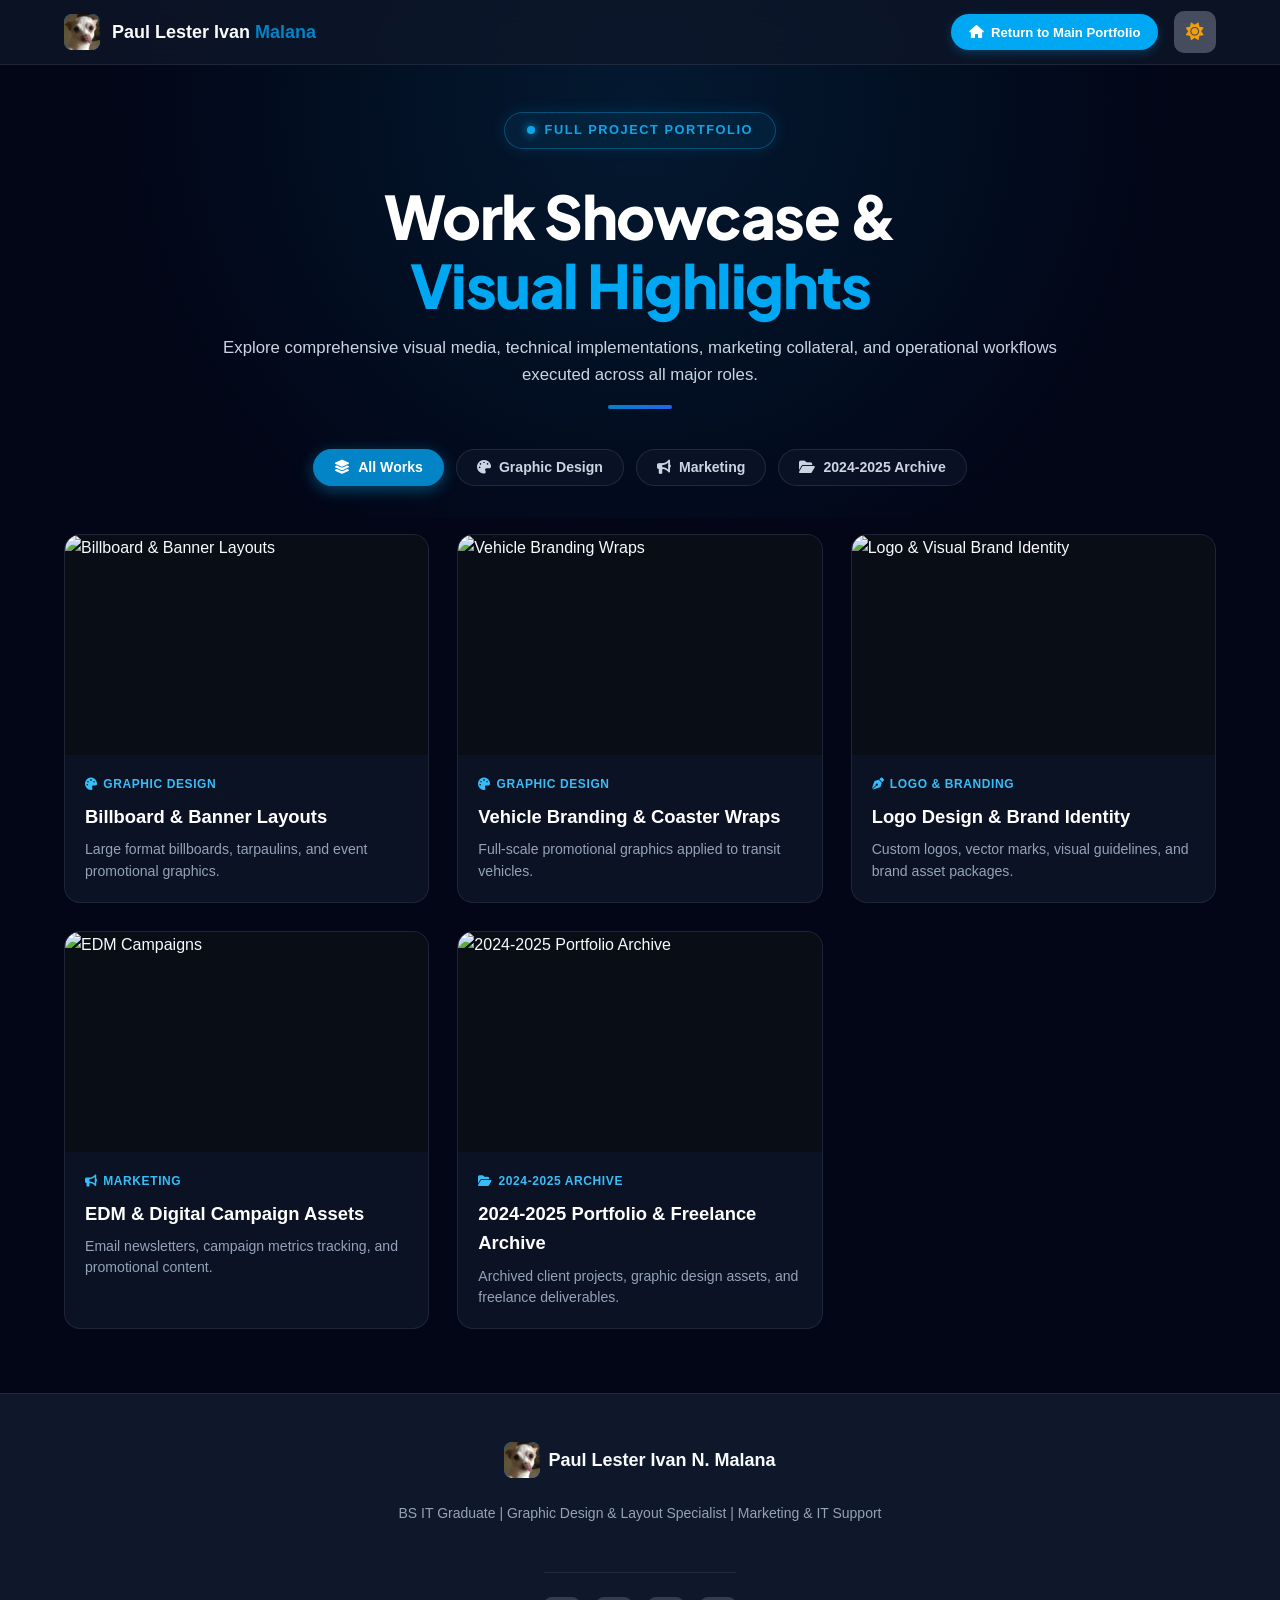
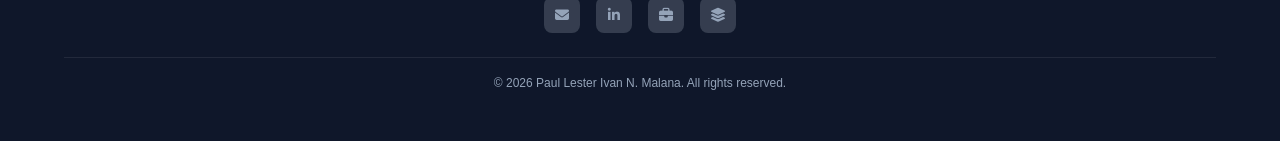
==== commit dfa5717a: "Added changes to PFP" ====
--- a/gallery.html
+++ b/gallery.html
@@ -26,7 +26,9 @@
     <header class="navbar" id="navbar">
         <div class="nav-container">
             <a href="index.html" class="brand-logo">
-                <div class="logo-badge">PM</div>
+                <div class="logo-badge">
+                    <img src="Images/logo.jpg" alt="PM Emblem" class="logo-img">
+                </div>
                 <span class="logo-text">
                     Paul Lester Ivan <span class="highlight-text">Malana</span>
                 </span>
@@ -209,7 +211,9 @@
     <footer class="footer">
         <div class="container footer-content">
             <div class="footer-brand">
-                <div class="logo-badge">PM</div>
+                <div class="logo-badge">
+                    <img src="Images/logo.jpg" alt="PM Emblem" class="logo-img">
+                </div>
                 <span class="logo-text">Paul Lester Ivan N. Malana</span>
             </div>
             <p>BS IT Graduate | Graphic Design & Layout Specialist | Marketing & IT Support</p>
--- a/styles.css
+++ b/styles.css
@@ -1101,4 +1101,323 @@
     display: block;
 }
 
-}+}
+
+/* ====================================================
+   FORCE MOBILE RESPONSIVENESS (iPhone 13 & Mobile Fixes)
+   ==================================================== */
+
+/* Global container reset to avoid horizontal scrolling */
+html, body {
+    width: 100% !important;
+    max-width: 100vw !important;
+    overflow-x: hidden !important;
+}
+
+@media screen and (max-width: 600px) {
+    /* 1. Reset all container and grid widths */
+    .container, 
+    .hero-grid, 
+    .hero-text {
+        width: 100% !important;
+        max-width: 100% !important;
+        padding-left: 1rem !important;
+        padding-right: 1rem !important;
+        box-sizing: border-box !important;
+        margin-left: 0 !important;
+        margin-right: 0 !important;
+    }
+
+    /* 2. Fix Subtitle & Description Text Cropping */
+    .hero-subtitle,
+    .hero-description,
+    .hero-title {
+        width: 100% !important;
+        max-width: 100% !important;
+        white-space: normal !important;
+        word-wrap: break-word !important;
+        overflow-wrap: break-word !important;
+        word-break: normal !important;
+        box-sizing: border-box !important;
+    }
+
+    .hero-title {
+        font-size: 2rem !important;
+        line-height: 1.2 !important;
+    }
+
+    .hero-subtitle {
+        font-size: 0.95rem !important;
+        line-height: 1.45 !important;
+    }
+
+    .hero-description {
+        font-size: 0.9rem !important;
+        line-height: 1.5 !important;
+    }
+
+    /* 3. Fix Buttons Overflow */
+    .hero-actions {
+        display: flex !important;
+        flex-direction: column !important;
+        width: 100% !important;
+        gap: 0.75rem !important;
+    }
+
+    .hero-actions .btn {
+        width: 100% !important;
+        box-sizing: border-box !important;
+        justify-content: center !important;
+        text-align: center !important;
+    }
+
+    /* 4. Fix Quick Stats Overlapping at the Bottom */
+    .quick-stats {
+        display: flex !important;
+        flex-direction: column !important;
+        width: 100% !important;
+        max-width: 100% !important;
+        gap: 1rem !important;
+        margin-top: 2rem !important;
+        padding: 0 !important;
+    }
+
+    .stat-item {
+        width: 100% !important;
+        text-align: center !important;
+        box-sizing: border-box !important;
+    }
+
+    .stat-number {
+        font-size: 1.25rem !important;
+        line-height: 1.2 !important;
+    }
+
+    .stat-label {
+        font-size: 0.85rem !important;
+    }
+}
+/* ====================================================
+   CAROUSEL MOBILE RESPONSIVENESS FIX (Skills & Projects)
+   ==================================================== */
+
+@media screen and (max-width: 600px) {
+    /* 1. Reduce Stage Height and Perspective Depth */
+    .cylinder-carousel-container {
+        padding: 0.5rem 0 !important;
+        width: 100% !important;
+        overflow: hidden !important;
+    }
+
+    .cylinder-stage {
+        height: 420px !important; /* Prevents vertical bottom cropping */
+        perspective: 600px !important; /* Scales down 3D depth for small screens */
+        width: 100% !important;
+    }
+
+    /* 2. Scale Down Cards for Mobile Screens */
+    .cylinder-card,
+    .project-card.cylinder-card,
+    .skill-card.cylinder-card {
+        width: 280px !important;  /* Reduced width so card isn't wider than screen */
+        max-width: 85vw !important;
+        padding: 1rem !important;  /* Compact inner padding */
+        box-sizing: border-box !important;
+    }
+
+    /* 3. Adjust Banner Image Heights inside Project Cards */
+    .project-banner {
+        height: 120px !important;
+        padding: 0.85rem !important;
+    }
+
+    .project-banner h3 {
+        font-size: 1.1rem !important;
+    }
+
+    /* 4. Compact Card Typography & Tags */
+    .skill-card h3,
+    .project-body p {
+        font-size: 0.85rem !important;
+        line-height: 1.35 !important;
+    }
+
+    .tag-group {
+        gap: 0.35rem !important;
+    }
+
+    .tag, 
+    .tag-sm {
+        font-size: 0.7rem !important;
+        padding: 0.25rem 0.5rem !important;
+    }
+
+    /* 5. Reposition Carousel Arrow Buttons */
+    .carousel-btn {
+        width: 32px !important;
+        height: 32px !important;
+        font-size: 0.85rem !important;
+        z-index: 10 !important;
+    }
+
+    .prev-btn {
+        left: 4px !important;
+    }
+
+    .next-btn {
+        right: 4px !important;
+    }
+}
+
+/* ====================================================
+   FORCE 3D CAROUSEL MOBILE OVERRIDE (iPhone 13 & Mobile)
+   ==================================================== */
+
+@media screen and (max-width: 600px) {
+    /* 1. Prevent parent containers from clipping content */
+    .cylinder-carousel-container,
+    .cylinder-stage {
+        height: auto !important;
+        min-height: 480px !important;
+        perspective: none !important;
+        overflow: visible !important;
+        width: 100% !important;
+        max-width: 100vw !important;
+        padding: 0 !important;
+    }
+
+    .cylinder-track {
+        transform-style: flat !important;
+        display: flex !important;
+        justify-content: center !important;
+        align-items: center !important;
+        position: relative !important;
+        width: 100% !important;
+        height: 100% !important;
+    }
+
+    /* 2. Override JavaScript hardcoded element dimensions */
+    .cylinder-card,
+    .project-card.cylinder-card,
+    .skill-card.cylinder-card,
+    div[class*="cylinder-card"] {
+        width: 88vw !important;
+        max-width: 320px !important;
+        min-width: 0 !important;
+        margin: 0 auto !important;
+        padding: 1rem !important;
+        box-sizing: border-box !important;
+    }
+
+    /* Flatten inactive 3D cards on mobile so they don't stick out off-screen */
+    .cylinder-card:not(.active) {
+        opacity: 0 !important;
+        pointer-events: none !important;
+        transform: scale(0.8) !important;
+    }
+
+    .cylinder-card.active {
+        opacity: 1 !important;
+        pointer-events: auto !important;
+        transform: none !important;
+        position: relative !important;
+        left: 0 !important;
+        top: 0 !important;
+    }
+
+    /* 3. Compact inner card elements */
+    .project-banner {
+        height: 110px !important;
+        padding: 0.75rem !important;
+    }
+
+    .project-banner h3 {
+        font-size: 1rem !important;
+    }
+
+    .skill-card h3 {
+        font-size: 1.1rem !important;
+        margin-bottom: 0.5rem !important;
+    }
+
+    .skill-card p,
+    .project-body p {
+        font-size: 0.85rem !important;
+        line-height: 1.35 !important;
+    }
+
+    .tag-group {
+        display: flex !important;
+        flex-wrap: wrap !important;
+        gap: 0.35rem !important;
+        width: 100% !important;
+    }
+
+    .tag, 
+    .tag-sm {
+        font-size: 0.7rem !important;
+        padding: 0.2rem 0.5rem !important;
+        white-space: normal !important;
+        word-break: break-word !important;
+    }
+
+    /* 4. Fix position of carousel left/right arrow buttons */
+    .carousel-btn {
+        top: 50% !important;
+        transform: translateY(-50%) !important;
+        z-index: 50 !important;
+        width: 36px !important;
+        height: 36px !important;
+        background: rgba(15, 23, 42, 0.85) !important;
+        border: 1px solid rgba(255, 255, 255, 0.2) !important;
+        color: #38bdf8 !important;
+    }
+
+    .prev-btn {
+        left: 5px !important;
+    }
+
+    .next-btn {
+        right: 5px !important;
+    }
+}
+
+/* ====================================================
+   EMBLEM IMAGE LOGO STYLING
+   ==================================================== */
+
+.logo-badge {
+    display: flex !important;
+    align-items: center !important;
+    justify-content: center !important;
+    overflow: hidden !important;
+    padding: 0 !important;
+}
+
+.logo-badge .logo-img {
+    width: 100% !important;
+    height: 100% !important;
+    object-fit: cover !important; /* Ensures the emblem fills the badge perfectly */
+    display: block !important;
+    border-radius: inherit !important;
+}
+
+/* ====================================================
+   HERO AVATAR EMBLEM STYLING
+   ==================================================== */
+
+.avatar-box {
+    display: flex !important;
+    align-items: center !important;
+    justify-content: center !important;
+    overflow: hidden !important;
+    padding: 0 !important;
+}
+
+.avatar-box .avatar-img {
+    width: 100% !important;
+    height: 100% !important;
+    object-fit: cover !important; /* Fits image perfectly inside rounded avatar box */
+    display: block !important;
+    border-radius: inherit !important;
+}
--- a/gallery-styles.css
+++ b/gallery-styles.css
@@ -1135,4 +1135,319 @@
     display: block;
     width: 100%;
     height: auto;
+}
+
+/* ====================================================
+   GALLERY MOBILE RESPONSIVENESS FIXES (iPhone 13 / <= 480px)
+   ==================================================== */
+
+/* Prevent horizontal viewport overflow */
+html, body {
+    width: 100%;
+    max-width: 100vw;
+    overflow-x: hidden;
+}
+
+@media screen and (max-width: 480px) {
+    /* 1. Gallery Hero Title & Subtext Fluid Scaling */
+    .gallery-main-title {
+        font-size: 1.75rem !important;
+        line-height: 1.25 !important;
+        word-wrap: break-word !important;
+    }
+
+    .hero-subtext {
+        font-size: 0.9rem !important;
+        line-height: 1.45 !important;
+        padding: 0 0.5rem !important;
+    }
+
+    /* 2. Page Filter Bar Wrapping */
+    .gallery-filters {
+        display: flex !important;
+        flex-wrap: wrap !important;
+        justify-content: center !important;
+        gap: 0.5rem !important;
+        width: 100% !important;
+    }
+
+    .gallery-filter-btn {
+        font-size: 0.8rem !important;
+        padding: 0.5rem 0.85rem !important;
+        width: auto !important;
+    }
+
+    /* 3. Main Gallery Grid Cards Stacking */
+    .gallery-grid {
+        display: flex !important;
+        flex-direction: column !important;
+        gap: 1.25rem !important;
+        width: 100% !important;
+    }
+
+    .gallery-card {
+        width: 100% !important;
+        box-sizing: border-box !important;
+    }
+
+    /* 4. Modal Lightbox Mobile Adjustments */
+    .lightbox-content {
+        width: 95vw !important;
+        max-width: 95vw !important;
+        max-height: 90vh !important;
+        padding: 1.25rem 0.75rem !important;
+        margin: 0 auto !important;
+    }
+
+    .modal-header h2 {
+        font-size: 1.35rem !important;
+    }
+
+    /* 5. Marketing Modal Toggle Buttons Centering */
+    #marketingToggleContainer {
+        flex-wrap: wrap !important;
+        gap: 0.5rem !important;
+    }
+
+    /* 6. Masonry Grid Column Adjustment for Mobile */
+    #modalMasonryGrid {
+        columns: 1 !important;
+        width: 100% !important;
+    }
+
+    /* 7. Fullscreen Focus Image Lightbox Padding */
+    #imageFocusModal img {
+        max-width: 92vw !important;
+        max-height: 80vh !important;
+    }
+}
+
+/* ====================================================
+   THEME TOGGLE BUTTON FIX (Square Shape & Icon Visibility)
+   ==================================================== */
+
+/* Force Theme Toggle to be a perfect square */
+#themeToggle, 
+.icon-btn {
+    width: 42px !important;
+    height: 42px !important;
+    min-width: 42px !important;
+    min-height: 42px !important;
+    max-width: 42px !important;
+    max-height: 42px !important;
+    padding: 0 !important;
+    border-radius: 10px !important; /* Clean square with rounded corners */
+    display: inline-flex !important;
+    align-items: center !important;
+    justify-content: center !important;
+    flex-shrink: 0 !important;
+    box-sizing: border-box !important;
+}
+
+/* Theme Icon Display Rules */
+/* In Dark Mode (body.dark): Show Sun icon, Hide Moon icon */
+body.dark #themeToggle .icon-sun,
+body.dark .icon-btn .icon-sun {
+    display: inline-block !important;
+    color: #f59e0b !important; /* Sun Amber Glow */
+    font-size: 1.1rem !important;
+}
+
+body.dark #themeToggle .icon-moon,
+body.dark .icon-btn .icon-moon {
+    display: none !important;
+}
+
+/* In Light Mode: Show Moon icon, Hide Sun icon */
+body:not(.dark) #themeToggle .icon-moon,
+body:not(.dark) .icon-btn .icon-moon {
+    display: inline-block !important;
+    color: #38bdf8 !important; /* Moon Sky Glow */
+    font-size: 1.1rem !important;
+}
+
+body:not(.dark) #themeToggle .icon-sun,
+body:not(.dark) .icon-btn .icon-sun {
+    display: none !important;
+}
+
+/* ====================================================
+   FORCE GALLERY NAVBAR ACTIONS ON MOBILE (iPhone 13 / <= 768px)
+   ==================================================== */
+
+@media screen and (max-width: 768px) {
+    /* 1. Ensure the action container stays visible on mobile */
+    .navbar .desktop-actions {
+        display: flex !important;
+        align-items: center !important;
+        gap: 0.5rem !important;
+    }
+
+    /* 2. Scale down the 'Return to Main Portfolio' button so it doesn't overflow */
+    .btn-cyan-glow.btn-sm {
+        padding: 0.45rem 0.75rem !important;
+        font-size: 0.75rem !important;
+        white-space: nowrap !important;
+    }
+
+    /* 3. Keep the theme toggle button a compact square right beside it */
+    #themeToggle {
+        width: 38px !important;
+        height: 38px !important;
+        min-width: 38px !important;
+        min-height: 38px !important;
+        border-radius: 8px !important;
+        padding: 0 !important;
+        display: inline-flex !important;
+        align-items: center !important;
+        justify-content: center !important;
+        flex-shrink: 0 !important;
+    }
+}
+
+/* ====================================================
+   GALLERY NAVBAR MOBILE OVERRIDE (iPhone 13 / <= 768px)
+   ==================================================== */
+
+@media screen and (max-width: 768px) {
+    /* 1. Make the PM logo badge a perfect square */
+    .brand-logo .logo-badge {
+        width: 38px !important;
+        height: 38px !important;
+        min-width: 38px !important;
+        min-height: 38px !important;
+        border-radius: 8px !important; /* Square with rounded corners */
+        display: inline-flex !important;
+        align-items: center !important;
+        justify-content: center !important;
+        padding: 0 !important;
+        font-weight: 700 !important;
+    }
+
+    /* 2. Hide full name text on mobile completely */
+    .brand-logo .logo-text,
+    .brand-logo span {
+        display: none !important;
+    }
+
+    /* 3. Turn 'Return to Main Portfolio' button into ONLY a home icon square */
+    .btn-cyan-glow.btn-sm {
+        width: 38px !important;
+        height: 38px !important;
+        min-width: 38px !important;
+        min-height: 38px !important;
+        border-radius: 8px !important;
+        padding: 0 !important;
+        display: inline-flex !important;
+        align-items: center !important;
+        justify-content: center !important;
+        font-size: 0 !important; /* Completely hides the text label */
+    }
+
+    /* Make the home icon visible and centered inside the square button */
+    .btn-cyan-glow.btn-sm i,
+    .btn-cyan-glow.btn-sm .home-icon {
+        font-size: 1.1rem !important;
+        margin: 0 !important;
+        padding: 0 !important;
+        display: inline-block !important;
+    }
+
+    /* 4. Keep Theme Toggle button matching the same square size */
+    #themeToggle {
+        width: 38px !important;
+        height: 38px !important;
+        min-width: 38px !important;
+        min-height: 38px !important;
+        border-radius: 8px !important;
+        padding: 0 !important;
+        display: inline-flex !important;
+        align-items: center !important;
+        justify-content: center !important;
+    }
+}
+
+/* ====================================================
+   FORCE GALLERY NAVBAR OVERRIDE FOR MOBILE (<= 768px)
+   ==================================================== */
+
+@media screen and (max-width: 768px) {
+    /* 1. Make the PM logo badge a clean square */
+    .logo-badge,
+    .brand-logo .logo-badge {
+        width: 38px !important;
+        height: 38px !important;
+        min-width: 38px !important;
+        min-height: 38px !important;
+        border-radius: 8px !important;
+        display: flex !important;
+        align-items: center !important;
+        justify-content: center !important;
+        padding: 0 !important;
+        font-weight: 700 !important;
+        flex-shrink: 0 !important;
+    }
+
+    /* 2. Hide the full name text completely on mobile */
+    .logo-text,
+    .brand-logo .logo-text,
+    .brand-logo span:not(.logo-badge) {
+        display: none !important;
+        visibility: hidden !important;
+        opacity: 0 !important;
+        width: 0 !important;
+        height: 0 !important;
+        overflow: hidden !important;
+    }
+
+    /* 3. Turn 'Return to Main Portfolio' button into ONLY a home icon square */
+    a.btn-cyan-glow,
+    .btn-cyan-glow.btn-sm {
+        width: 38px !important;
+        height: 38px !important;
+        min-width: 38px !important;
+        min-height: 38px !important;
+        padding: 0 !important;
+        border-radius: 8px !important;
+        display: inline-flex !important;
+        align-items: center !important;
+        justify-content: center !important;
+        font-size: 0 !important; /* Hides text */
+        line-height: 0 !important;
+        overflow: hidden !important;
+        flex-shrink: 0 !important;
+    }
+
+    /* Ensure home icon stays visible and centered */
+    a.btn-cyan-glow i,
+    .btn-cyan-glow.btn-sm i {
+        font-size: 1rem !important;
+        margin: 0 !important;
+        padding: 0 !important;
+        display: inline-block !important;
+    }
+
+    /* 4. Keep Theme Toggle button matching the square dimensions */
+    #themeToggle,
+    .desktop-actions #themeToggle {
+        width: 38px !important;
+        height: 38px !important;
+        min-width: 38px !important;
+        min-height: 38px !important;
+        border-radius: 8px !important;
+        padding: 0 !important;
+        display: inline-flex !important;
+        align-items: center !important;
+        justify-content: center !important;
+        flex-shrink: 0 !important;
+    }
+
+    /* Prevent header layout from wrapping awkwardly */
+    .nav-container {
+        display: flex !important;
+        justify-content: space-between !important;
+        align-items: center !important;
+        width: 100% !important;
+        padding: 0.5rem 1rem !important;
+    }
 }
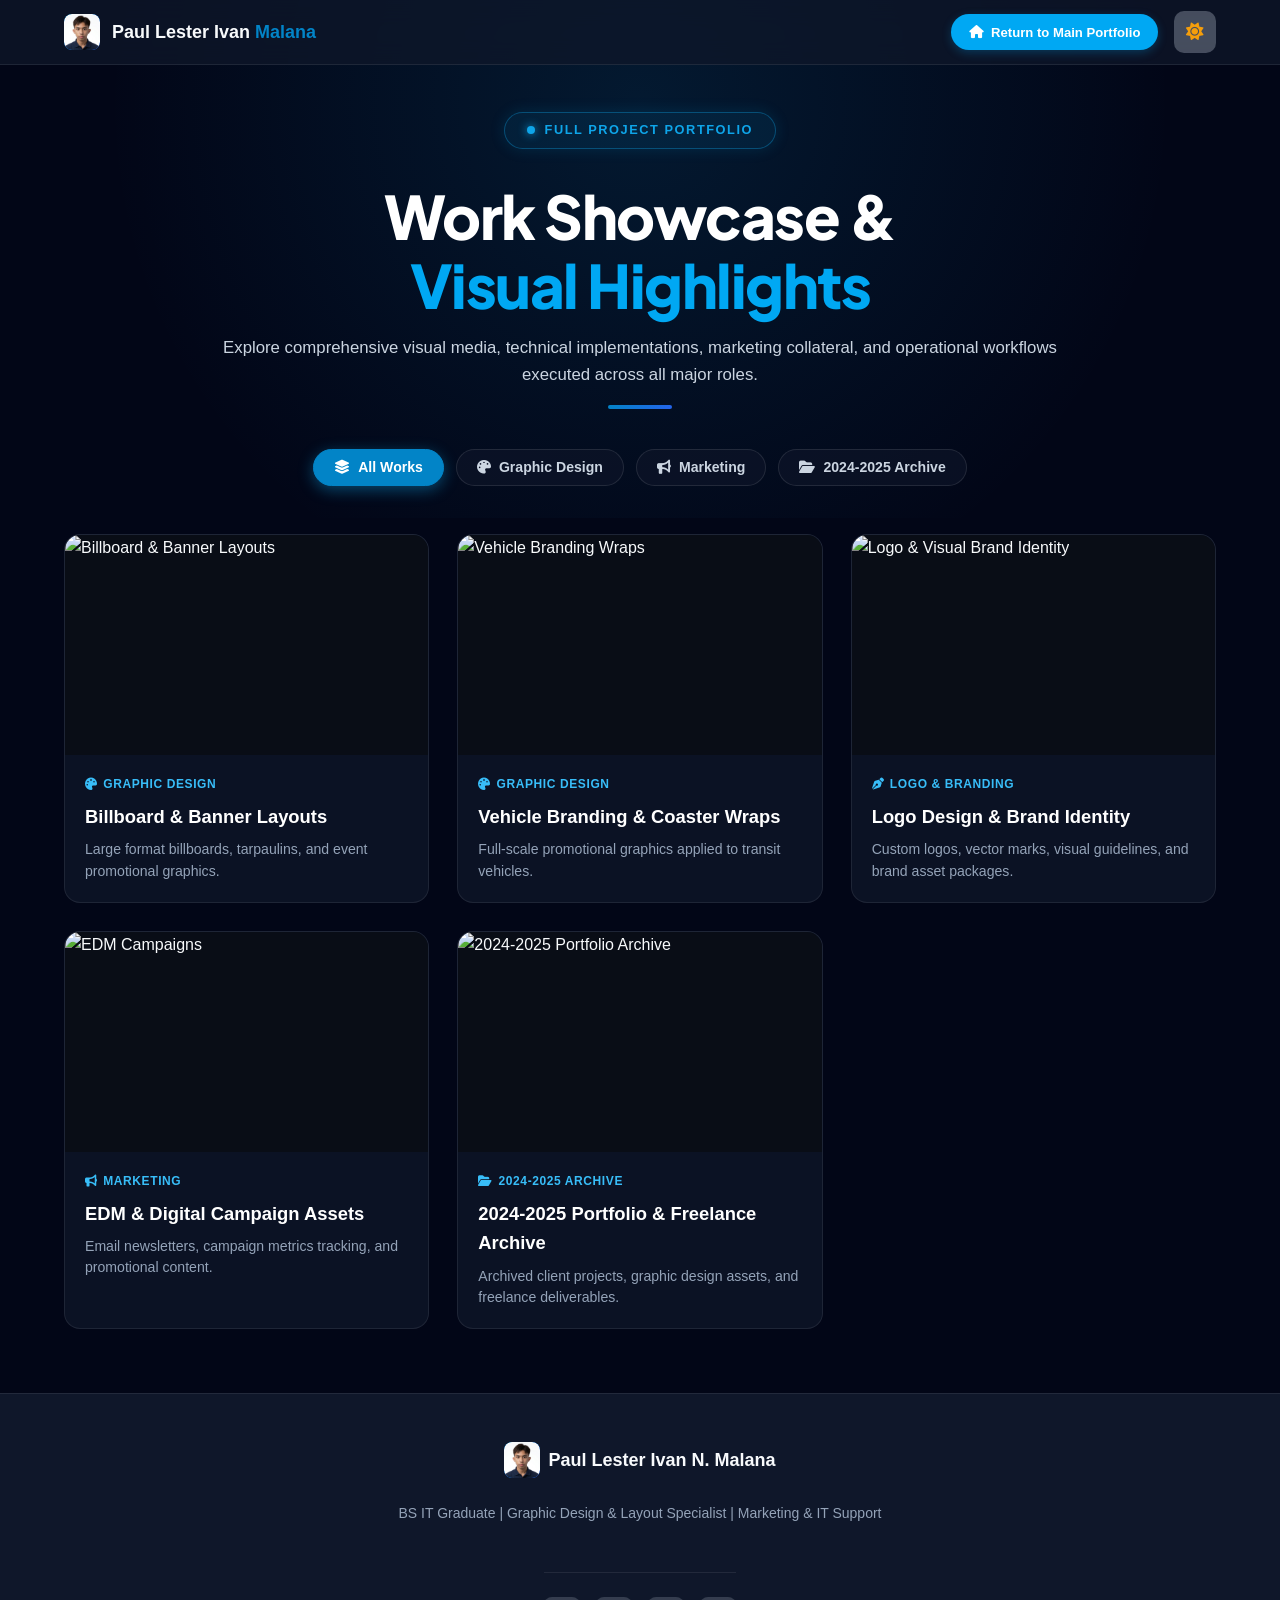
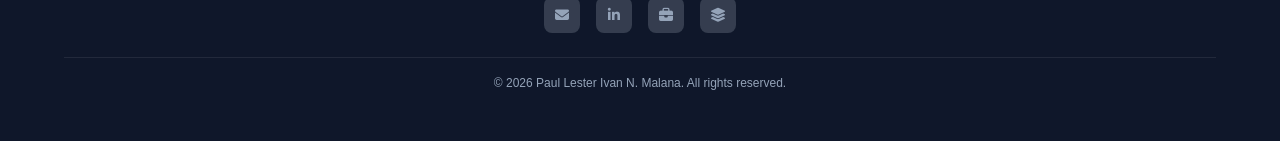
==== commit 9bbd2fa8: "Upadted the Profile" ====
--- a/gallery.html
+++ b/gallery.html
@@ -27,7 +27,7 @@
         <div class="nav-container">
             <a href="index.html" class="brand-logo">
                 <div class="logo-badge">
-                    <img src="Images/logo.jpg" alt="PM Emblem" class="logo-img">
+                    <img src="Images/profile/profile.jpeg" alt="PM Emblem" class="logo-img">
                 </div>
                 <span class="logo-text">
                     Paul Lester Ivan <span class="highlight-text">Malana</span>
@@ -212,7 +212,7 @@
         <div class="container footer-content">
             <div class="footer-brand">
                 <div class="logo-badge">
-                    <img src="Images/logo.jpg" alt="PM Emblem" class="logo-img">
+                    <img src="Images/profile/profile.jpeg" alt="PM Emblem" class="logo-img">
                 </div>
                 <span class="logo-text">Paul Lester Ivan N. Malana</span>
             </div>
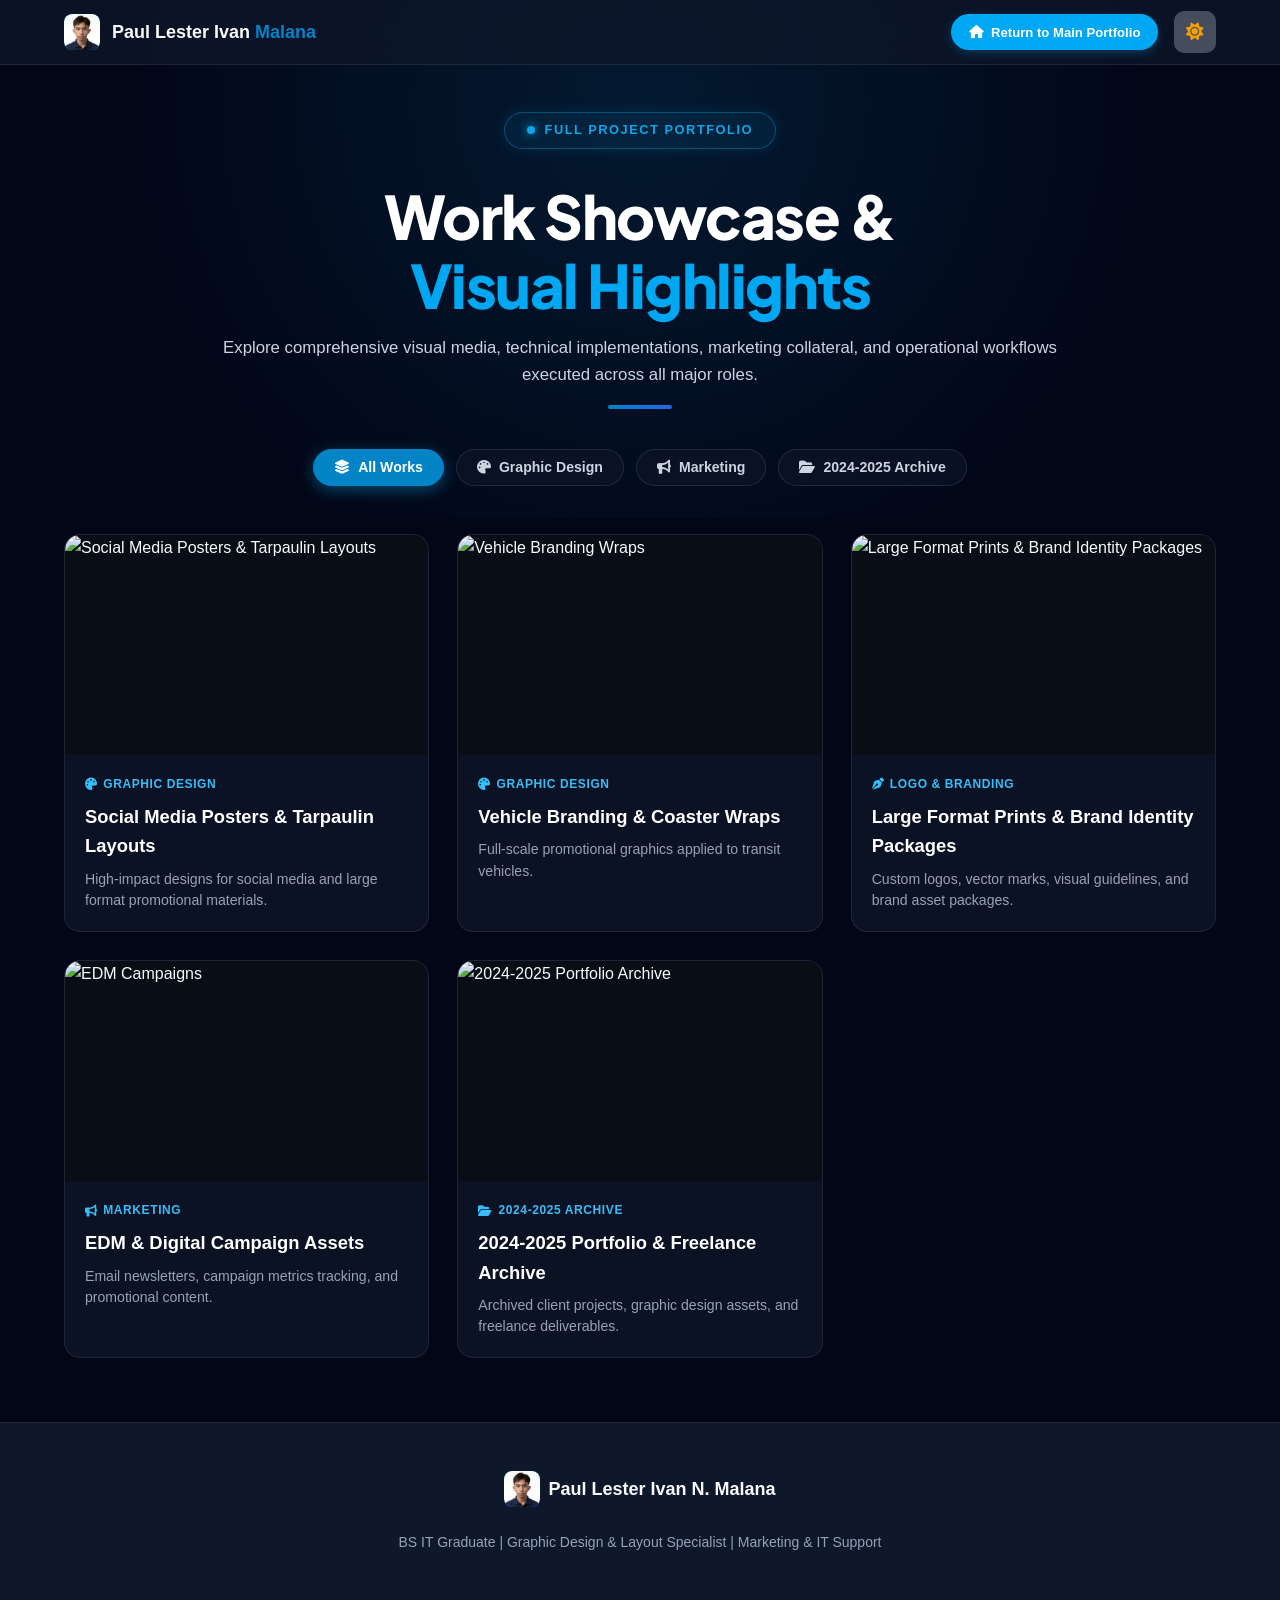
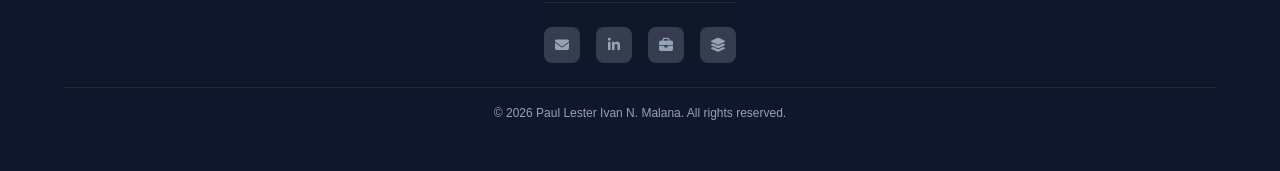
==== commit 98d0ce73: "fixed and add files on each album" ====
--- a/gallery.html
+++ b/gallery.html
@@ -93,17 +93,17 @@
             <div class="gallery-card" 
                  data-category="graphic" 
                  data-key="billboards"
-                 data-title="Billboard & Large Format Banner Layouts" 
+                 data-title="Social Media Posters & Tarpaulin Layouts" 
                  data-tag="Graphic Design & Branding"
                  data-desc="High-impact large format designs engineered for high-visibility billboards, tarpaulins, and event branding displays at King Thomas Learning Academy."
                  data-img="https://images.unsplash.com/photo-1626785774573-4b799315345d?auto=format&fit=crop&w=1200&q=80">
                 <div class="gallery-card-thumb">
-                    <img src="https://images.unsplash.com/photo-1626785774573-4b799315345d?auto=format&fit=crop&w=800&q=80" alt="Billboard & Banner Layouts">
+                    <img src="https://images.unsplash.com/photo-1626785774573-4b799315345d?auto=format&fit=crop&w=800&q=80" alt="Social Media Posters & Tarpaulin Layouts">
                 </div>
                 <div class="gallery-card-content">
                     <span class="gallery-tag"><i class="fa-solid fa-palette"></i> Graphic Design</span>
-                    <h3>Billboard & Banner Layouts</h3>
-                    <p>Large format billboards, tarpaulins, and event promotional graphics.</p>
+                    <h3>Social Media Posters & Tarpaulin Layouts</h3>
+                    <p>High-impact designs for social media and large format promotional materials.</p>
                 </div>
             </div>
 
@@ -129,37 +129,37 @@
             <div class="gallery-card" 
                  data-category="graphic"
                  data-key="logo"
-                 data-title="Logo Design & Visual Brand Identity" 
+                 data-title="Large Format Prints & Brand Identity Packages" 
                  data-tag="Logo & Branding"
                  data-desc="Complete brand identity packages including primary/secondary logos, color palettes, typography guidelines, and brand assets."
                  data-img="https://images.unsplash.com/photo-1600132806370-bf17e65e942f?auto=format&fit=crop&w=1200&q=80">
                 <div class="gallery-card-thumb">
-                    <img src="https://images.unsplash.com/photo-1600132806370-bf17e65e942f?auto=format&fit=crop&w=800&q=80" alt="Logo & Visual Brand Identity">
+                    <img src="https://images.unsplash.com/photo-1600132806370-bf17e65e942f?auto=format&fit=crop&w=800&q=80" alt="Large Format Prints & Brand Identity Packages">
                 </div>
                 <div class="gallery-card-content">
                     <span class="gallery-tag"><i class="fa-solid fa-pen-nib"></i> Logo & Branding</span>
-                    <h3>Logo Design & Brand Identity</h3>
+                    <h3>Large Format Prints & Brand Identity Packages</h3>
                     <p>Custom logos, vector marks, visual guidelines, and brand asset packages.</p>
                 </div>
             </div>
 
-            <!-- Item 4: Marketing (EDM HTML Preview + Social Posters) -->
-            <div class="gallery-card" 
-                data-category="marketing"
-                data-key="marketing"
-                data-title="Multi-Channel EDM & Social Campaigns" 
-                data-tag="Digital Marketing Strategy"
-                data-desc="Targeted Electronic Direct Mail (EDM) templates, newsletter designs, and social media campaign assets driving reader engagement."
-                data-img="https://images.unsplash.com/photo-1460925895917-afdab827c52f?auto=format&fit=crop&w=1200&q=80">
-                <div class="gallery-card-thumb">
-                    <img src="https://images.unsplash.com/photo-1460925895917-afdab827c52f?auto=format&fit=crop&w=800&q=80" alt="EDM Campaigns">
-                </div>
-                <div class="gallery-card-content">
-                    <span class="gallery-tag"><i class="fa-solid fa-bullhorn"></i> Marketing</span>
-                    <h3>EDM & Digital Campaign Assets</h3>
-                    <p>Email newsletters, campaign metrics tracking, and promotional content.</p>
-                </div>
-            </div>
+            <!-- Item 4: Marketing -->
+                <div class="gallery-card" 
+                    data-category="marketing"
+                    data-key="marketing"
+                    data-title="Multi-Channel EDM & Social Campaigns" 
+                    data-tag="Digital Marketing Strategy"
+                    data-desc="Targeted Electronic Direct Mail (EDM) templates, newsletter designs, and social media campaign assets driving reader engagement."
+                    data-img="https://images.unsplash.com/photo-1460925895917-afdab827c52f?auto=format&fit=crop&w=1200&q=80">
+                    <div class="gallery-card-thumb">
+                        <img src="https://images.unsplash.com/photo-1460925895917-afdab827c52f?auto=format&fit=crop&w=800&q=80" alt="EDM Campaigns">
+                    </div>
+                    <div class="gallery-card-content">
+                        <span class="gallery-tag"><i class="fa-solid fa-bullhorn"></i> Marketing</span>
+                        <h3>EDM & Digital Campaign Assets</h3>
+                        <p>Email newsletters, campaign metrics tracking, and promotional content.</p>
+                    </div>
+                </div>
 
                 <!-- Item 5: Archive (PDF View) -->
                 <div class="gallery-card" 
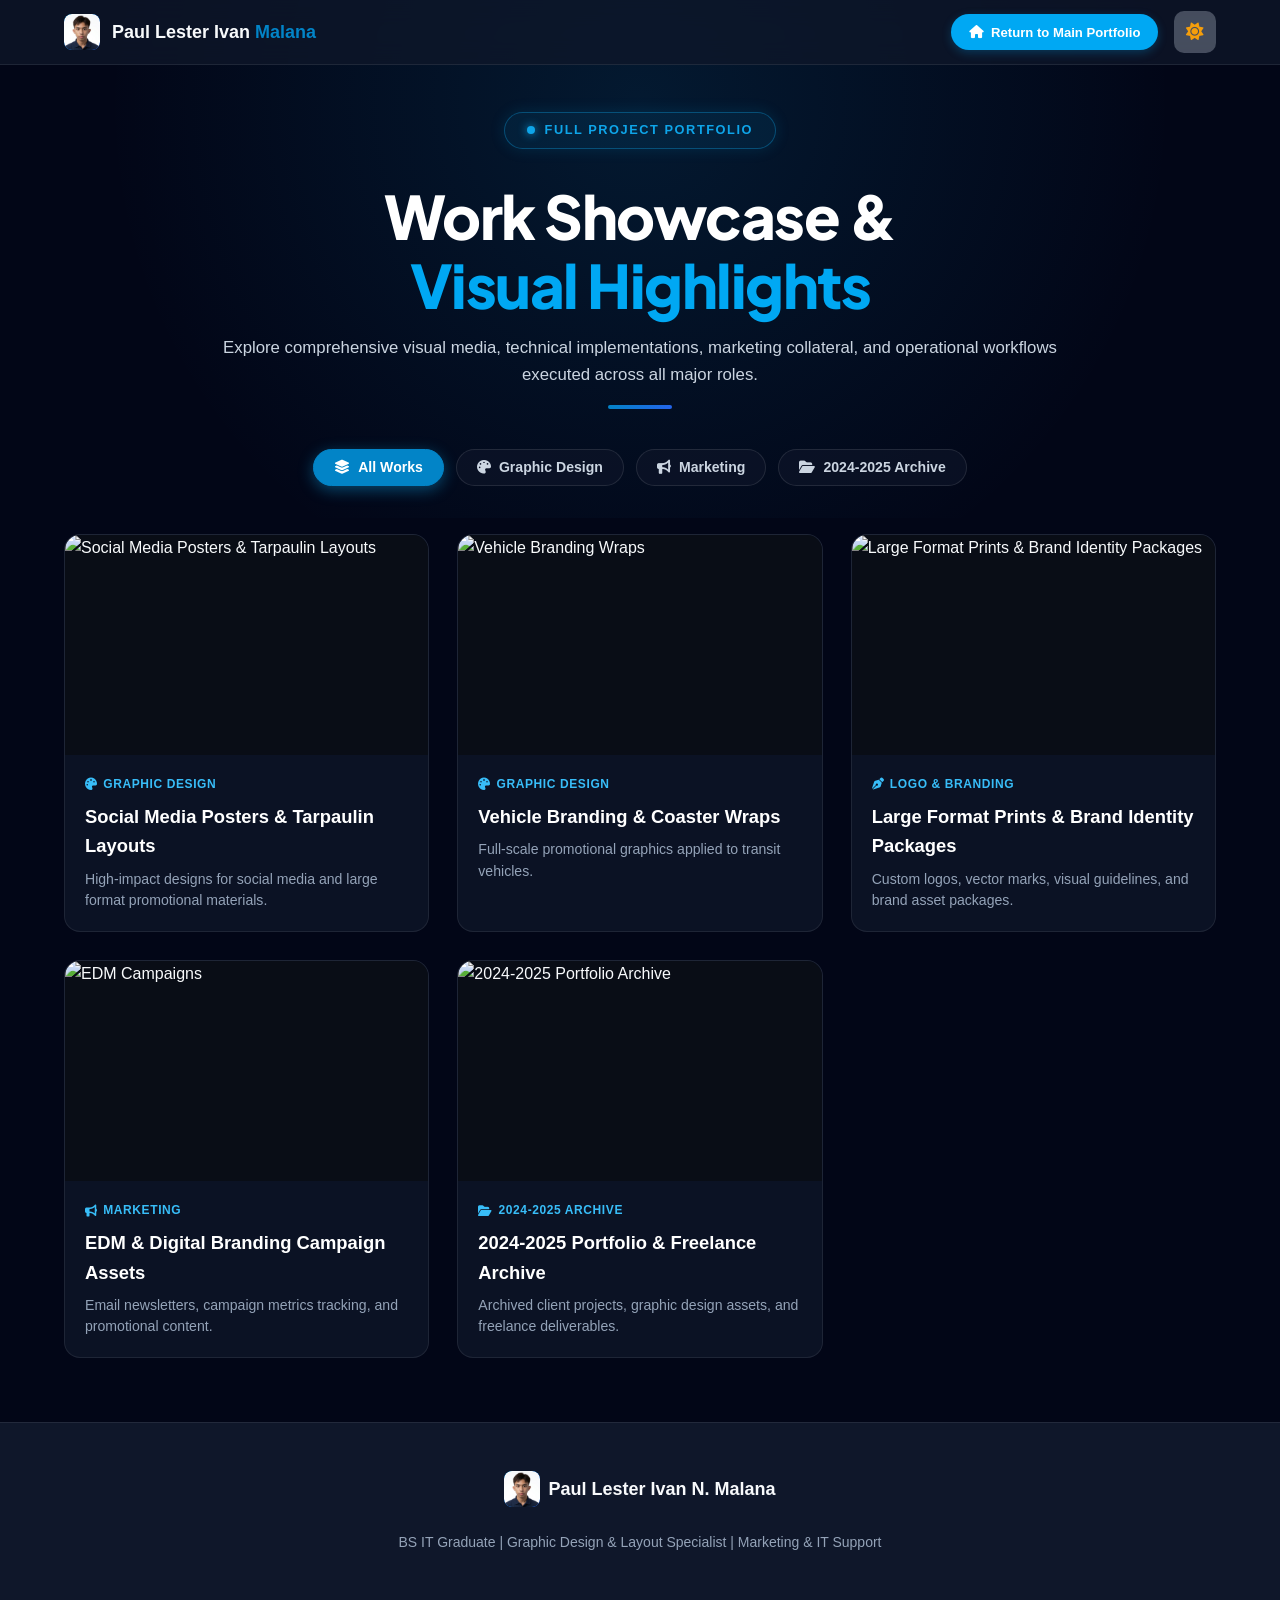
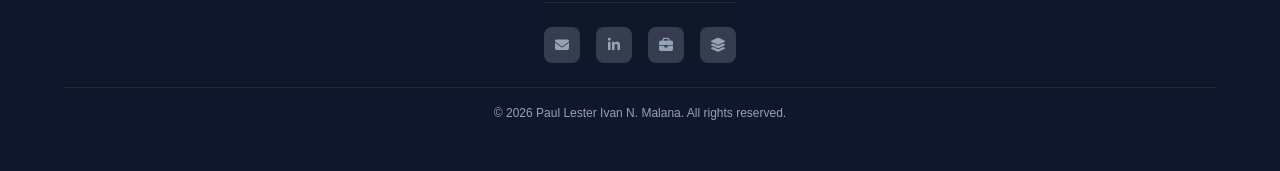
==== commit 67407be6: "Update gallery script with full HTML EDM database entries" ====
--- a/gallery.html
+++ b/gallery.html
@@ -147,7 +147,7 @@
                 <div class="gallery-card" 
                     data-category="marketing"
                     data-key="marketing"
-                    data-title="Multi-Channel EDM & Social Campaigns" 
+                    data-title="Multi-Channel EDM, Branding & Social Campaigns" 
                     data-tag="Digital Marketing Strategy"
                     data-desc="Targeted Electronic Direct Mail (EDM) templates, newsletter designs, and social media campaign assets driving reader engagement."
                     data-img="https://images.unsplash.com/photo-1460925895917-afdab827c52f?auto=format&fit=crop&w=1200&q=80">
@@ -156,7 +156,7 @@
                     </div>
                     <div class="gallery-card-content">
                         <span class="gallery-tag"><i class="fa-solid fa-bullhorn"></i> Marketing</span>
-                        <h3>EDM & Digital Campaign Assets</h3>
+                        <h3>EDM & Digital Branding Campaign Assets</h3>
                         <p>Email newsletters, campaign metrics tracking, and promotional content.</p>
                     </div>
                 </div>
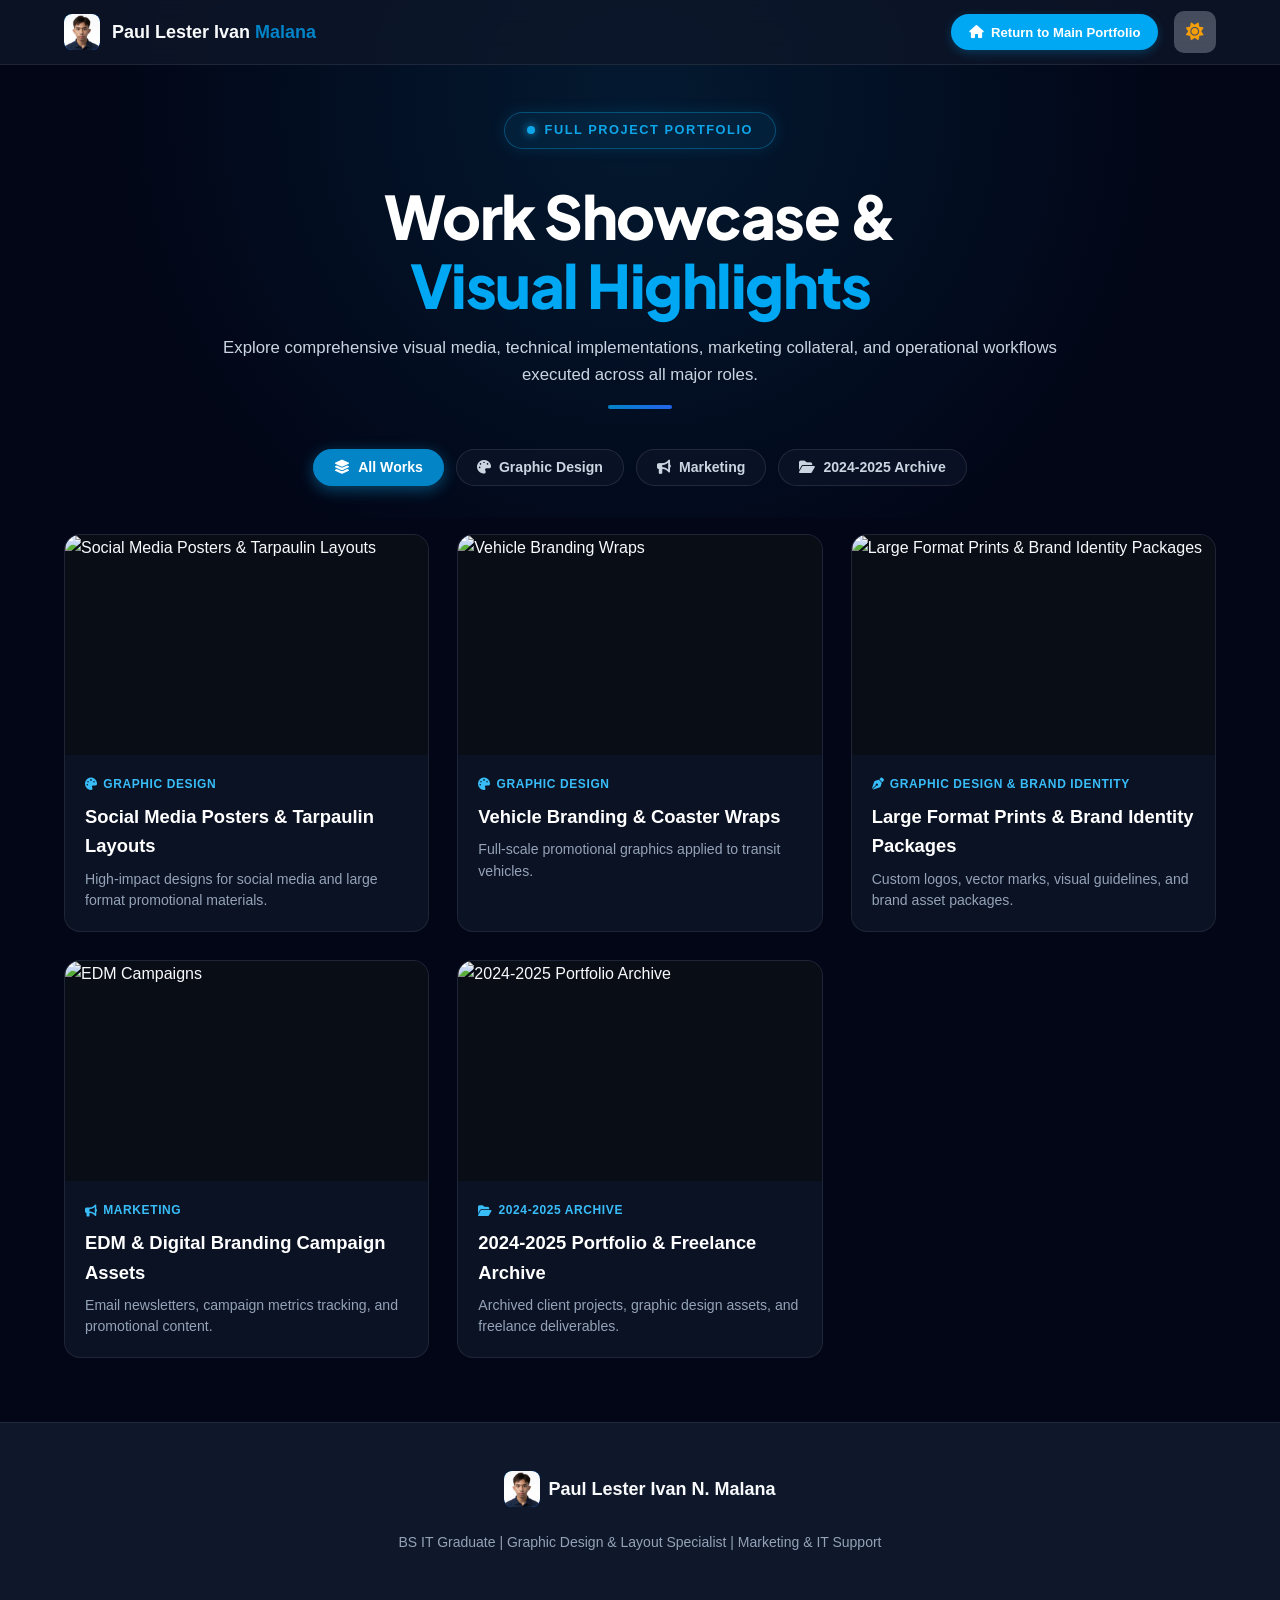
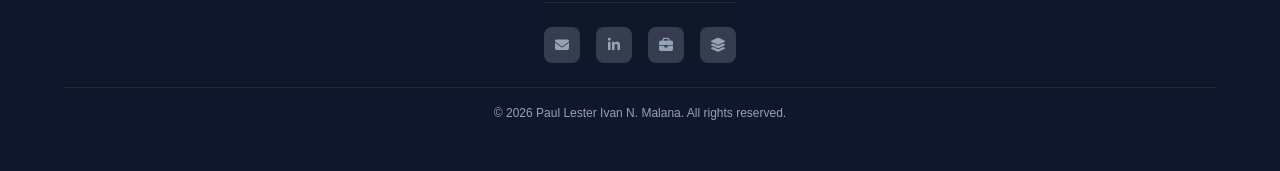
==== commit 1fb2ac77: "add" ====
--- a/gallery.html
+++ b/gallery.html
@@ -130,14 +130,14 @@
                  data-category="graphic"
                  data-key="logo"
                  data-title="Large Format Prints & Brand Identity Packages" 
-                 data-tag="Logo & Branding"
+                 data-tag="Graphic Design"
                  data-desc="Complete brand identity packages including primary/secondary logos, color palettes, typography guidelines, and brand assets."
                  data-img="https://images.unsplash.com/photo-1600132806370-bf17e65e942f?auto=format&fit=crop&w=1200&q=80">
                 <div class="gallery-card-thumb">
                     <img src="https://images.unsplash.com/photo-1600132806370-bf17e65e942f?auto=format&fit=crop&w=800&q=80" alt="Large Format Prints & Brand Identity Packages">
                 </div>
                 <div class="gallery-card-content">
-                    <span class="gallery-tag"><i class="fa-solid fa-pen-nib"></i> Logo & Branding</span>
+                    <span class="gallery-tag"><i class="fa-solid fa-pen-nib"></i>Graphic Design & Brand Identity</span>
                     <h3>Large Format Prints & Brand Identity Packages</h3>
                     <p>Custom logos, vector marks, visual guidelines, and brand asset packages.</p>
                 </div>
